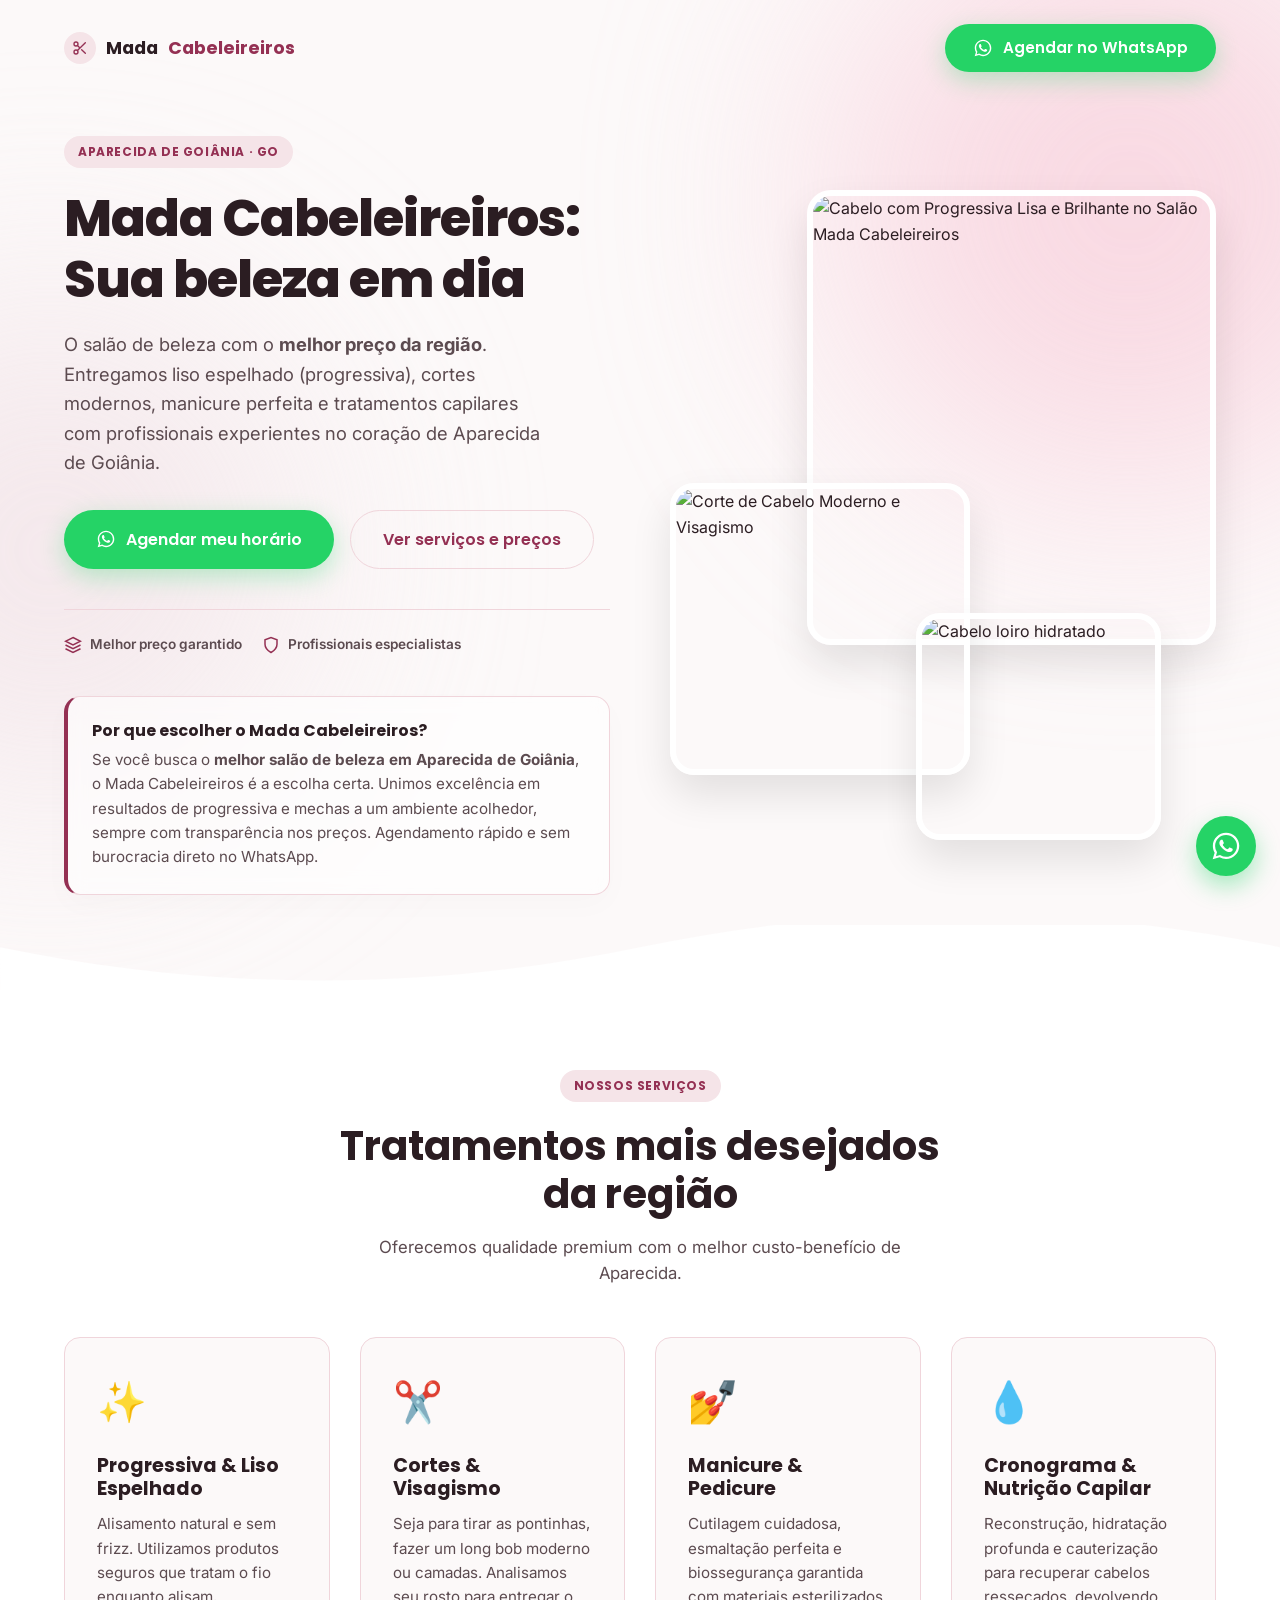
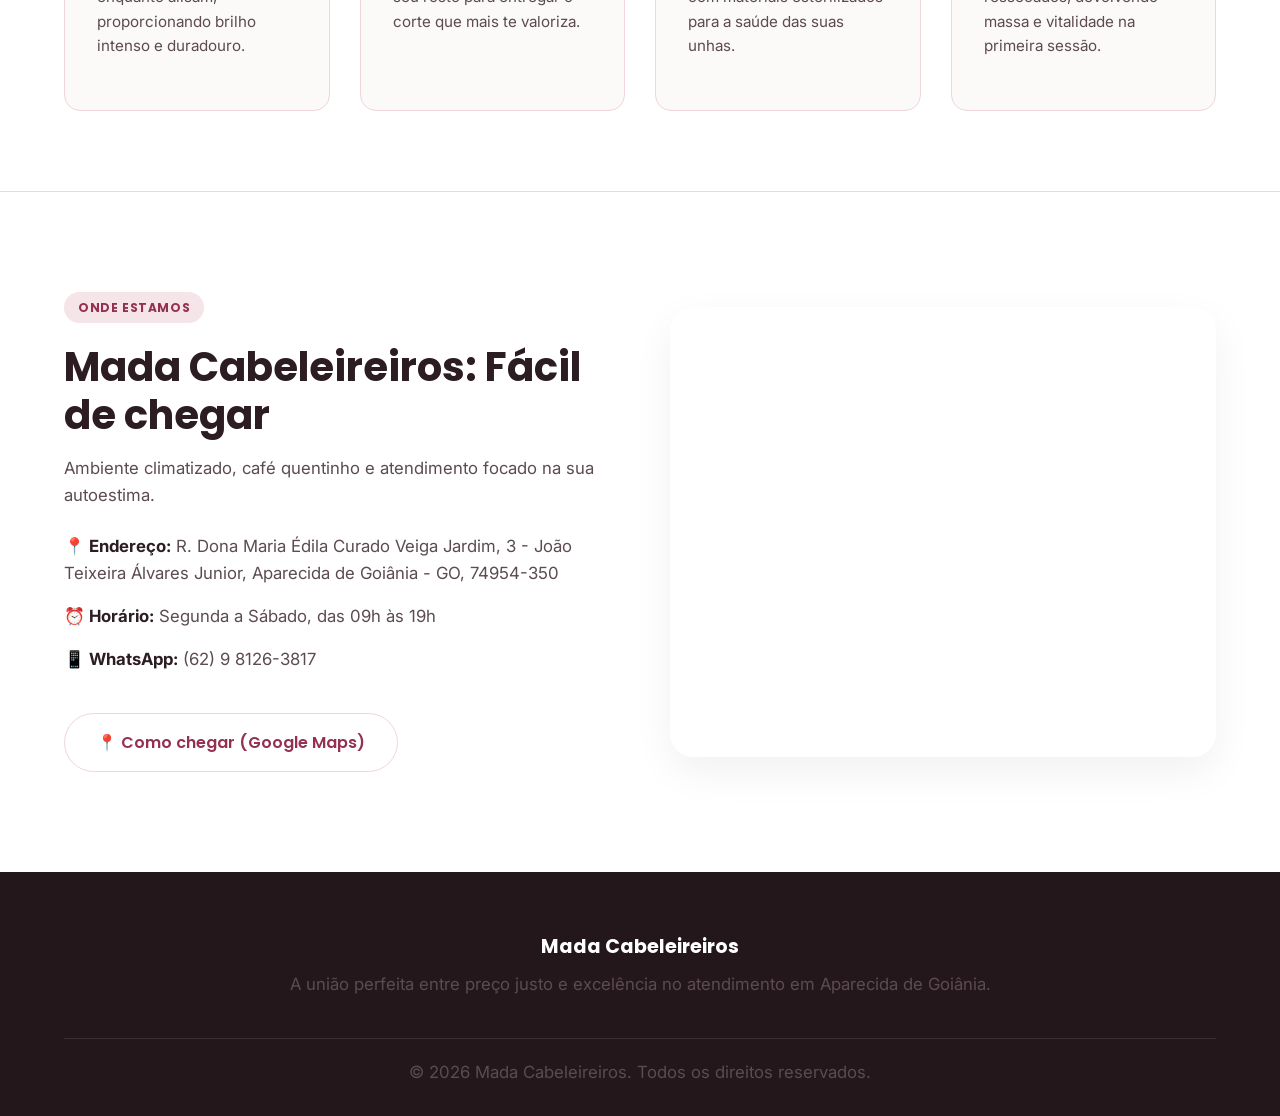
==== index.html @ 8bb888a3 "Update index.html" ====
<!DOCTYPE html>
<html lang="pt-BR">
<head>
  <meta name="google-site-verification" content="XFsin9n_Rrw2jSyixYli9ueBNUCkxjRUqwPBrGc0Il8" />
  <meta charset="UTF-8" />
  <meta name="viewport" content="width=device-width, initial-scale=1.0" />
  
  <!-- ===================== SEO  ===================== -->
  <!-- lol-->
  <title>Salão de Beleza em Aparecida de Goiânia | Agendamento Rápido via WhatsApp</title>
  <meta name="description" content="Procurando salão de beleza em Aparecida de Goiânia? O Mada Cabeleireiros oferece a melhor progressiva, cortes e unhas com preço justo. Agende pelo WhatsApp!" />
  <meta name="keywords" content="salão de beleza Aparecida de Goiânia, Mada Cabeleireiros, progressiva Aparecida de Goiânia, corte de cabelo feminino, manicure, melhor preço" />
  <meta name="author" content="Mada Cabeleireiros" />
  <meta name="robots" content="index, follow, max-snippet:-1, max-image-preview:large, max-video-preview:-1" />
  <meta name="theme-color" content="#943053" />

  <!-- Open Graph  -->
  <meta property="og:locale" content="pt_BR" />
  <meta property="og:type" content="local.business" />
  <meta property="og:title" content="Mada Cabeleireiros - Aparecida de Goiânia" />
  <meta property="og:description" content="Progressiva perfeita, cortes modernos e unhas impecáveis com o melhor preço da região." />
  <meta property="og:url" content="https://SEU-USUARIO.github.io/NOME-DO-REPOSITORIO/" />
  <meta property="og:image" content="https://images.unsplash.com/photo-1562322140-8baeececf3df?auto=format&fit=crop&w=1200&q=80" />
  
  <link rel="canonical" href="https://SEU-USUARIO.github.io/NOME-DO-REPOSITORIO/" />

  <!-- Fontes -->
  <link rel="preconnect" href="https://fonts.googleapis.com" />
  <link rel="preconnect" href="https://fonts.gstatic.com" crossorigin />
  <link href="https://fonts.googleapis.com/css2?family=Inter:wght@400;500;600&family=Poppins:wght@500;600;700;800&display=swap" rel="stylesheet" />

  <link rel="stylesheet" href="style.css" />

  <!-- =====================  ===================== -->
  <!-- 1. ) -->
  <script type="application/ld+json">
  {
    "@context": "https://schema.org",
    "@type": "HairSalon",
    "name": "Mada Cabeleireiros",
    "image": "https://images.unsplash.com/photo-1562322140-8baeececf3df?auto=format&fit=crop&w=600&q=80",
    "@id": "https://SEU-USUARIO.github.io/NOME-DO-REPOSITORIO/#salao",
    "url": "https://SEU-USUARIO.github.io/NOME-DO-REPOSITORIO/",
    "telephone": "+5562981263817",
    "priceRange": "$$",
    "address": {
      "@type": "PostalAddress",
      "streetAddress": "R. Dona Maria Édila Curado Veiga Jardim, 3 - João Teixeira Álvares Junior",
      "addressLocality": "Aparecida de Goiânia",
      "addressRegion": "GO",
      "postalCode": "74954-350",
      "addressCountry": "BR"
    },
    "geo": {
      "@type": "GeoCoordinates",
      "latitude": -16.7816896,
      "longitude": -49.2731853
    },
    "openingHoursSpecification": {
      "@type": "OpeningHoursSpecification",
      "dayOfWeek": [
        "Monday", "Tuesday", "Wednesday", "Thursday", "Friday", "Saturday"
      ],
      "opens": "09:00",
      "closes": "19:00"
    },
    "sameAs": [
      "https://www.google.com/maps/dir//Mada+Cabeleireiros+-+Jo%C3%A3o+Teixeira+%C3%81lvares+Junior,+R.+Dona+Maria+%C3%89dila+Curado+Veiga+Jardim,+3,+Aparecida+de+Goi%C3%A2nia+-+GO,+74954-350/data=!4m6!4m5!1m1!4e2!1m2!1m1!1s0x85077762f823da01:0x10ace468eadfb266?sa=X&ved=1t:57443&ictx=111"
    ]
  }
  </script>

  <!-- 2.  -->
  <script type="application/ld+json">
  {
    "@context": "https://schema.org",
    "@type": "FAQPage",
    "mainEntity": [{
      "@type": "Question",
      "name": "Qual o melhor salão de beleza em Aparecida de Goiânia?",
      "acceptedAnswer": {
        "@type": "Answer",
        "text": "O Mada Cabeleireiros é considerado uma das melhores opções em Aparecida de Goiânia, oferecendo serviços de progressiva, cortes, manicure e tratamentos capilares com preço acessível e profissionais qualificados."
      }
    },{
      "@type": "Question",
      "name": "Onde fica o Mada Cabeleireiros em Aparecida de Goiânia?",
      "acceptedAnswer": {
        "@type": "Answer",
        "text": "O salão Mada Cabeleireiros está localizado na R. Dona Maria Édila Curado Veiga Jardim, 3, bairro João Teixeira Álvares Junior, Aparecida de Goiânia - GO, CEP 74954-350."
      }
    }]
  }
  </script>
</head>
<body>

  <!-- blur -->
  <div class="blur-bg blob-1"></div>
  <div class="blur-bg blob-2"></div>
  <div class="blur-bg blob-3"></div>

  <!-- CABEÇALHO -->
  <header class="site-header">
    <div class="container header-container">
      <a href="#" class="logo">
        <span class="logo-icon">
          <svg viewBox="0 0 24 24" fill="none" stroke="currentColor" stroke-width="2" stroke-linecap="round" stroke-linejoin="round"><circle cx="6" cy="6" r="3"/><circle cx="6" cy="18" r="3"/><path d="M20 4 8.12 15.88M14.47 14.48 20 20M8.12 8.12 12 12"/></svg>
        </span>
        Mada <span class="logo-highlight">Cabeleireiros</span>
      </a>
      <a href="https://wa.me/556281263817?text=Olá!%20Encontrei%20vocês%20no%20Google.%20Quero%20agendar%20um%20horário." target="_blank" class="btn btn-whatsapp header-btn">
        <svg viewBox="0 0 24 24" fill="currentColor"><path d="M12.04 2C6.58 2 2.13 6.45 2.13 11.91c0 1.85.5 3.58 1.36 5.07L2 22l5.2-1.48a9.9 9.9 0 0 0 4.84 1.24h.01c5.46 0 9.91-4.45 9.91-9.91C21.96 6.45 17.5 2 12.04 2Zm0 18.06h-.01a8.2 8.2 0 0 1-4.18-1.15l-.3-.18-3.09.88.83-3.02-.2-.31a8.13 8.13 0 0 1-1.25-4.37c0-4.51 3.68-8.19 8.2-8.19 2.19 0 4.24.86 5.79 2.4a8.13 8.13 0 0 1 2.4 5.79c0 4.51-3.68 8.15-8.19 8.15Zm4.5-6.13c-.25-.12-1.45-.71-1.67-.79-.22-.08-.39-.12-.55.12-.16.25-.63.79-.78.95-.14.16-.29.18-.53.06-.25-.12-1.05-.39-2-1.23-.74-.66-1.24-1.47-1.39-1.72-.14-.25-.02-.38.11-.51.11-.11.25-.29.37-.43.12-.14.16-.25.25-.41.08-.16.04-.31-.02-.43-.06-.12-.55-1.33-.76-1.82-.2-.48-.4-.42-.55-.42h-.47c-.16 0-.43.06-.65.31-.22.25-.86.84-.86 2.05 0 1.21.88 2.38 1 2.54.12.16 1.73 2.64 4.2 3.7.59.25 1.05.4 1.41.52.59.19 1.13.16 1.56.1.48-.07 1.45-.59 1.65-1.16.2-.57.2-1.06.14-1.16-.06-.11-.22-.17-.47-.29Z"/></svg>
        <span class="btn-text">Agendar no WhatsApp</span>
      </a>
    </div>
  </header>

  <main>
    <!-- HERO SECTION -->
    <section class="hero">
      <div class="container hero-grid">
        
        <!-- Lado Esquerdo: Textos e Ações -->
        <div class="hero-content">
          <span class="eyebrow">Aparecida de Goiânia · GO</span>
          <h1 itemprop="name">Mada Cabeleireiros:<br>Sua beleza em dia</h1>
          <p class="hero-lead">
            O salão de beleza com o <strong>melhor preço da região</strong>. Entregamos liso espelhado (progressiva), cortes modernos, manicure perfeita e tratamentos capilares com profissionais experientes no coração de Aparecida de Goiânia.
          </p>
          
          <div class="hero-actions">
            <a href="https://wa.me/556281263817?text=Olá!%20Vim%20pelo%20site%20e%20quero%20agendar%20um%20horário." target="_blank" class="btn btn-whatsapp btn-lg">
              <svg viewBox="0 0 24 24" fill="currentColor"><path d="M12.04 2C6.58 2 2.13 6.45 2.13 11.91c0 1.85.5 3.58 1.36 5.07L2 22l5.2-1.48a9.9 9.9 0 0 0 4.84 1.24h.01c5.46 0 9.91-4.45 9.91-9.91C21.96 6.45 17.5 2 12.04 2Zm0 18.06h-.01a8.2 8.2 0 0 1-4.18-1.15l-.3-.18-3.09.88.83-3.02-.2-.31a8.13 8.13 0 0 1-1.25-4.37c0-4.51 3.68-8.19 8.2-8.19 2.19 0 4.24.86 5.79 2.4a8.13 8.13 0 0 1 2.4 5.79c0 4.51-3.68 8.15-8.19 8.15Zm4.5-6.13c-.25-.12-1.45-.71-1.67-.79-.22-.08-.39-.12-.55.12-.16.25-.63.79-.78.95-.14.16-.29.18-.53.06-.25-.12-1.05-.39-2-1.23-.74-.66-1.24-1.47-1.39-1.72-.14-.25-.02-.38.11-.51.11-.11.25-.29.37-.43.12-.14.16-.25.25-.41.08-.16.04-.31-.02-.43-.06-.12-.55-1.33-.76-1.82-.2-.48-.4-.42-.55-.42h-.47c-.16 0-.43.06-.65.31-.22.25-.86.84-.86 2.05 0 1.21.88 2.38 1 2.54.12.16 1.73 2.64 4.2 3.7.59.25 1.05.4 1.41.52.59.19 1.13.16 1.56.1.48-.07 1.45-.59 1.65-1.16.2-.57.2-1.06.14-1.16-.06-.11-.22-.17-.47-.29Z"/></svg>
              Agendar meu horário
            </a>
            <a href="#servicos" class="btn btn-outline btn-lg">Ver serviços e preços</a>
          </div>

          <div class="trust-row">
            <span class="trust-item">
              <svg viewBox="0 0 24 24" fill="none" stroke="currentColor" stroke-width="2"><path d="M12 2l10 5-10 5-10-5 10-5z"/><path d="M2 17l10 5 10-5M2 12l10 5 10-5"/></svg>
              Melhor preço garantido
            </span>
            <span class="trust-item">
              <svg viewBox="0 0 24 24" fill="none" stroke="currentColor" stroke-width="2"><path d="M12 22s8-4.5 8-11V5l-8-3-8 3v6c0 6.5 8 11 8 11z"/></svg>
              Profissionais especialistas
            </span>
          </div>

          <!-- Caixa  -->
          <div class="quick-answer-box">
            <h3 itemprop="description">Por que escolher o Mada Cabeleireiros?</h3>
            <p>Se você busca o <strong>melhor salão de beleza em Aparecida de Goiânia</strong>, o Mada Cabeleireiros é a escolha certa. Unimos excelência em resultados de progressiva e mechas a um ambiente acolhedor, sempre com transparência nos preços. Agendamento rápido e sem burocracia direto no WhatsApp.</p>
          </div>
        </div>

        <!-- Lado Direito: Imagens Reais Otimizadas -->
        <div class="hero-visual">
          <div class="photo-composition">
            <img src="https://images.unsplash.com/photo-1562322140-8baeececf3df?auto=format&fit=crop&w=600&q=80" alt="Cabelo com Progressiva Lisa e Brilhante no Salão Mada Cabeleireiros" class="photo photo-main" loading="eager" />
            <img src="https://images.unsplash.com/photo-1519699047748-de8e457a634e?auto=format&fit=crop&w=400&q=80" alt="Corte de Cabelo Moderno e Visagismo" class="photo photo-sub-1" />
            <img src="https://images.unsplash.com/photo-1522337660859-02fbefca4702?auto=format&fit=crop&w=400&q=80" alt="Cabelo loiro hidratado" class="photo photo-sub-2" />
          </div>
        </div>

      </div>
    </section>

    <!-- Divisor Ondulado -->
    <svg class="wave-divider" viewBox="0 0 1440 74" fill="none" xmlns="http://www.w3.org/2000/svg">
      <path d="M0 24.9999C240 74.9999 480 74.9999 720 24.9999C960 -25.0001 1200 -25.0001 1440 24.9999V74.9999H0V24.9999Z" fill="#ffffff"/>
    </svg>

    <!-- SERVIÇOS -->
    <section class="services" id="servicos">
      <div class="container">
        <div class="section-header text-center">
          <span class="eyebrow">Nossos Serviços</span>
          <h2>Tratamentos mais desejados da região</h2>
          <p>Oferecemos qualidade premium com o melhor custo-benefício de Aparecida.</p>
        </div>

        <div class="services-grid">
          <div class="service-card">
            <div class="card-icon">✨</div>
            <h3>Progressiva & Liso Espelhado</h3>
            <p>Alisamento natural e sem frizz. Utilizamos produtos seguros que tratam o fio enquanto alisam, proporcionando brilho intenso e duradouro.</p>
          </div>
          
          <div class="service-card">
            <div class="card-icon">✂️</div>
            <h3>Cortes & Visagismo</h3>
            <p>Seja para tirar as pontinhas, fazer um long bob moderno ou camadas. Analisamos seu rosto para entregar o corte que mais te valoriza.</p>
          </div>

          <div class="service-card">
            <div class="card-icon">💅</div>
            <h3>Manicure & Pedicure</h3>
            <p>Cutilagem cuidadosa, esmaltação perfeita e biossegurança garantida com materiais esterilizados para a saúde das suas unhas.</p>
          </div>

          <div class="service-card">
            <div class="card-icon">💧</div>
            <h3>Cronograma & Nutrição Capilar</h3>
            <p>Reconstrução, hidratação profunda e cauterização para recuperar cabelos ressecados, devolvendo massa e vitalidade na primeira sessão.</p>
          </div>
        </div>
      </div>
    </section>

    <!-- LOCALIZAÇÃO GOOGLE MAPS -->
    <section class="location-section">
      <div class="container location-grid">
        <div class="location-text">
          <span class="eyebrow">Onde Estamos</span>
          <h2>Mada Cabeleireiros: Fácil de chegar</h2>
          <p>Ambiente climatizado, café quentinho e atendimento focado na sua autoestima.</p>
          
          <ul class="contact-list">
            <li><strong>📍 Endereço:</strong> R. Dona Maria Édila Curado Veiga Jardim, 3 - João Teixeira Álvares Junior, Aparecida de Goiânia - GO, 74954-350</li>
            <li><strong>⏰ Horário:</strong> Segunda a Sábado, das 09h às 19h</li>
            <li><strong>📱 WhatsApp:</strong> (62) 9 8126-3817</li>
          </ul>

          <a href="https://www.google.com/maps/dir//Mada+Cabeleireiros+-+Jo%C3%A3o+Teixeira+%C3%81lvares+Junior,+R.+Dona+Maria+%C3%89dila+Curado+Veiga+Jardim,+3,+Aparecida+de+Goi%C3%A2nia+-+GO,+74954-350/data=!4m6!4m5!1m1!4e2!1m2!1m1!1s0x85077762f823da01:0x10ace468eadfb266?sa=X&ved=1t:57443&ictx=111" target="_blank" class="btn btn-outline btn-lg mt-4">
            📍 Como chegar (Google Maps)
          </a>
        </div>
        
        <!-- Iframe do mapa atualizado com o CID correto do Mada Cabeleireiros -->
        <div class="location-map">
          <div class="map-wrapper">
            <iframe src="https://www.google.com/maps/embed?pb=!1m14!1m8!1m3!1d15286.992839213563!2d-49.2731853!3d-16.7816896!3m2!1i1024!2i768!4f13.1!3m3!1m2!1s0x85077762f823da01%3A0x10ace468eadfb266!2sMada%20Cabeleireiros!5e0!3m2!1spt-BR!2sbr!4v1715000000000!5m2!1spt-BR!2sbr" width="100%" height="100%" style="border:0;" allowfullscreen="" loading="lazy" referrerpolicy="no-referrer-when-downgrade"></iframe>
          </div>
        </div>
      </div>
    </section>

  </main>

  <!-- RODAPÉ -->
  <footer class="site-footer">
    <div class="container">
      <div class="footer-content">
        <div class="footer-brand">Mada Cabeleireiros</div>
        <p>A união perfeita entre preço justo e excelência no atendimento em Aparecida de Goiânia.</p>
      </div>
      <div class="footer-bottom">
        <p>© <span id="year"></span> Mada Cabeleireiros. Todos os direitos reservados.</p>
      </div>
    </div>
  </footer>

  <!-- WHATSAPP FLUTUANTE -->
  <a class="whatsapp-float" href="https://wa.me/556281263817?text=Olá!%20Encontrei%20o%20Mada%20Cabeleireiros%20no%20Google.%20Quero%20agendar%20um%20horário." target="_blank" aria-label="Agendar no WhatsApp">
    <svg viewBox="0 0 24 24" fill="currentColor"><path d="M12.04 2C6.58 2 2.13 6.45 2.13 11.91c0 1.85.5 3.58 1.36 5.07L2 22l5.2-1.48a9.9 9.9 0 0 0 4.84 1.24h.01c5.46 0 9.91-4.45 9.91-9.91C21.96 6.45 17.5 2 12.04 2Zm0 18.06h-.01a8.2 8.2 0 0 1-4.18-1.15l-.3-.18-3.09.88.83-3.02-.2-.31a8.13 8.13 0 0 1-1.25-4.37c0-4.51 3.68-8.19 8.2-8.19 2.19 0 4.24.86 5.79 2.4a8.13 8.13 0 0 1 2.4 5.79c0 4.51-3.68 8.15-8.19 8.15Zm4.5-6.13c-.25-.12-1.45-.71-1.67-.79-.22-.08-.39-.12-.55.12-.16.25-.63.79-.78.95-.14.16-.29.18-.53.06-.25-.12-1.05-.39-2-1.23-.74-.66-1.24-1.47-1.39-1.72-.14-.25-.02-.38.11-.51.11-.11.25-.29.37-.43.12-.14.16-.25.25-.41.08-.16.04-.31-.02-.43-.06-.12-.55-1.33-.76-1.82-.2-.48-.4-.42-.55-.42h-.47c-.16 0-.43.06-.65.31-.22.25-.86.84-.86 2.05 0 1.21.88 2.38 1 2.54.12.16 1.73 2.64 4.2 3.7.59.25 1.05.4 1.41.52.59.19 1.13.16 1.56.1.48-.07 1.45-.59 1.65-1.16.2-.57.2-1.06.14-1.16-.06-.11-.22-.17-.47-.29Z"/></svg>
  </a>

  <script>
    document.getElementById("year").textContent = new Date().getFullYear();
  </script>
</body>
</html>
---- style.css ----
/* =========================================================
   Estilo Baseado na Referência (Rico, Elegante e Criativo)
   Paleta: Fundo Rosa Fosco (Blur), Texto Vinho/Chumbo, Detalhes em Verde WhatsApp
   ========================================================= */

:root {
  /* Cores Principais */
  --bg-color: #fcf9f9; /* Fundo base muito claro */
  --text-main: #2b1d22;
  --text-light: #5c4b50;
  
  /* Tons de Rosa (Marca) */
  --primary: #943053; /* Vinho/Rosa Escuro para destaques */
  --primary-light: #f5e4e8; /* Fundo de tags */
  --box-border: #f0d5db; /* Bordas suaves */
  
  /* Cores de Ação */
  --whatsapp: #25D366;
  --whatsapp-hover: #1ebe5d;
  
  /* Estrutura */
  --font-title: 'Poppins', sans-serif;
  --font-text: 'Inter', sans-serif;
  --max-width: 1200px;
  --radius: 16px;
  --radius-lg: 24px;
}

* {
  margin: 0;
  padding: 0;
  box-sizing: border-box;
}

body {
  background-color: var(--bg-color);
  color: var(--text-main);
  font-family: var(--font-text);
  line-height: 1.6;
  overflow-x: hidden;
  position: relative;
}

/* ================= FUNDO ROSA FOSCO COM BLUR ================= */
.blur-bg {
  position: absolute;
  border-radius: 50%;
  filter: blur(120px);
  z-index: -1;
  opacity: 0.7;
  pointer-events: none;
}

.blob-1 {
  top: -100px;
  right: -150px;
  width: 600px;
  height: 600px;
  background: #f8cdda; /* Rosa suave */
}

.blob-2 {
  top: 300px;
  left: -200px;
  width: 500px;
  height: 500px;
  background: #f1e1e6; /* Rosa pastel acinzentado */
}

.blob-3 {
  top: 60%;
  right: -100px;
  width: 400px;
  height: 400px;
  background: #fadadd;
}

/* ================= TIPOGRAFIA & BASE ================= */
a {
  text-decoration: none;
  color: inherit;
}

.container {
  max-width: var(--max-width);
  margin: 0 auto;
  padding: 0 24px;
}

h1, h2, h3 {
  font-family: var(--font-title);
  line-height: 1.2;
  color: var(--text-main);
}

h1 {
  font-size: clamp(2.2rem, 5vw, 3.2rem);
  font-weight: 800;
  letter-spacing: -0.02em;
  margin-bottom: 20px;
}

h2 {
  font-size: clamp(1.8rem, 4vw, 2.5rem);
  font-weight: 700;
  margin-bottom: 16px;
}

p {
  color: var(--text-light);
  font-size: 1.05rem;
}

/* ================= TAGS (Eyebrow) ================= */
.eyebrow {
  display: inline-block;
  background-color: var(--primary-light);
  color: var(--primary);
  font-family: var(--font-title);
  font-size: 0.75rem;
  font-weight: 700;
  text-transform: uppercase;
  letter-spacing: 0.05em;
  padding: 6px 14px;
  border-radius: 100px;
  margin-bottom: 20px;
}

/* ================= BOTÕES ================= */
.btn {
  display: inline-flex;
  align-items: center;
  justify-content: center;
  gap: 10px;
  font-family: var(--font-title);
  font-weight: 600;
  font-size: 0.95rem;
  padding: 12px 28px;
  border-radius: 100px;
  cursor: pointer;
  transition: all 0.3s ease;
}

.btn svg {
  width: 20px;
  height: 20px;
}

.btn-whatsapp {
  background-color: var(--whatsapp);
  color: white;
  box-shadow: 0 8px 24px rgba(37, 211, 102, 0.3);
}

.btn-whatsapp:hover {
  background-color: var(--whatsapp-hover);
  transform: translateY(-2px);
  box-shadow: 0 12px 30px rgba(37, 211, 102, 0.4);
}

.btn-outline {
  background-color: transparent;
  color: var(--primary);
  border: 1.5px solid var(--box-border);
}

.btn-outline:hover {
  background-color: var(--primary-light);
  border-color: var(--primary);
}

.btn-lg {
  padding: 16px 32px;
  font-size: 1rem;
}

.mt-4 {
  margin-top: 24px;
}

/* ================= CABEÇALHO ================= */
.site-header {
  padding: 24px 0;
  position: relative;
  z-index: 50;
}

.header-container {
  display: flex;
  justify-content: space-between;
  align-items: center;
}

.logo {
  display: flex;
  align-items: center;
  gap: 10px;
  font-family: var(--font-title);
  font-weight: 700;
  font-size: 1.1rem;
}

.logo-icon {
  display: flex;
  align-items: center;
  justify-content: center;
  width: 32px;
  height: 32px;
  background-color: var(--primary-light);
  color: var(--primary);
  border-radius: 50%;
}

.logo-icon svg {
  width: 16px;
  height: 16px;
}

.logo-highlight {
  color: var(--primary);
}

.header-btn .btn-text {
  display: inline;
}

/* ================= HERO SECTION ================= */
.hero {
  padding: 40px 0 80px;
  position: relative;
  z-index: 10;
}

.hero-grid {
  display: grid;
  grid-template-columns: 1fr 1fr;
  gap: 60px;
  align-items: center;
}

.hero-lead {
  font-size: 1.15rem;
  margin-bottom: 32px;
  max-width: 90%;
}

.hero-actions {
  display: flex;
  flex-wrap: wrap;
  gap: 16px;
  margin-bottom: 40px;
}

/* Trust Badges Inline */
.trust-row {
  display: flex;
  flex-wrap: wrap;
  gap: 20px;
  margin-bottom: 40px;
  padding-top: 24px;
  border-top: 1px solid var(--box-border);
}

.trust-item {
  display: flex;
  align-items: center;
  gap: 8px;
  font-size: 0.85rem;
  font-weight: 600;
  color: var(--text-light);
}

.trust-item svg {
  width: 18px;
  height: 18px;
  color: var(--primary);
}

/* Caixa FAQ Hero */
.quick-answer-box {
  background: rgba(255, 255, 255, 0.6);
  backdrop-filter: blur(10px);
  border: 1px solid var(--box-border);
  border-left: 4px solid var(--primary);
  padding: 24px;
  border-radius: var(--radius);
  box-shadow: 0 10px 30px rgba(0,0,0,0.02);
}

.quick-answer-box h3 {
  font-size: 1rem;
  margin-bottom: 8px;
}

.quick-answer-box p {
  font-size: 0.95rem;
  margin: 0;
}

/* Composição de Imagens Reais (Lado Direito) */
.hero-visual {
  position: relative;
  height: 650px;
}

.photo-composition {
  position: relative;
  width: 100%;
  height: 100%;
}

.photo {
  position: absolute;
  border-radius: var(--radius-lg);
  object-fit: cover;
  box-shadow: 0 20px 40px rgba(0,0,0,0.1);
  border: 6px solid #fff;
  transition: transform 0.4s ease;
}

.photo:hover {
  transform: translateY(-10px);
  z-index: 10;
}

.photo-main {
  width: 75%;
  height: 70%;
  top: 0;
  right: 0;
  z-index: 2;
}

.photo-sub-1 {
  width: 55%;
  height: 45%;
  bottom: 10%;
  left: 0;
  z-index: 3;
}

.photo-sub-2 {
  width: 45%;
  height: 35%;
  bottom: 0;
  right: 10%;
  z-index: 4;
}

/* ================= DIVISOR ONDULADO ================= */
.wave-divider {
  display: block;
  width: 100%;
  height: auto;
  margin-top: -50px;
}

/* ================= SERVIÇOS ================= */
.services {
  background-color: #ffffff;
  padding: 80px 0;
  position: relative;
  z-index: 5;
}

.text-center {
  text-align: center;
  max-width: 600px;
  margin: 0 auto 50px;
}

.services-grid {
  display: grid;
  grid-template-columns: repeat(auto-fit, minmax(250px, 1fr));
  gap: 30px;
}

.service-card {
  background: var(--bg-color);
  padding: 32px;
  border-radius: var(--radius);
  border: 1px solid var(--box-border);
  transition: all 0.3s ease;
}

.service-card:hover {
  background: #fff;
  box-shadow: 0 15px 35px rgba(148, 48, 83, 0.08);
  transform: translateY(-5px);
  border-color: var(--primary);
}

.card-icon {
  font-size: 2.5rem;
  margin-bottom: 20px;
}

.service-card h3 {
  font-size: 1.2rem;
  margin-bottom: 12px;
}

.service-card p {
  font-size: 0.95rem;
  margin-bottom: 20px;
}

.price-tag {
  display: inline-block;
  background: var(--primary-light);
  color: var(--primary);
  font-size: 0.85rem;
  font-weight: 700;
  padding: 6px 14px;
  border-radius: 8px;
}

/* ================= LOCALIZAÇÃO & MAPA ================= */
.location-section {
  padding: 100px 0;
  background-color: #ffffff;
  border-top: 1px solid var(--box-border);
}

.location-grid {
  display: grid;
  grid-template-columns: 1fr 1fr;
  gap: 60px;
  align-items: center;
}

.contact-list {
  list-style: none;
  margin-top: 24px;
}

.contact-list li {
  margin-bottom: 16px;
  font-size: 1.05rem;
  color: var(--text-light);
}

.contact-list strong {
  color: var(--text-main);
}

.map-wrapper {
  width: 100%;
  height: 450px;
  border-radius: var(--radius-lg);
  overflow: hidden;
  box-shadow: 0 15px 40px rgba(0,0,0,0.06);
  border: 4px solid #fff;
}

/* ================= RODAPÉ ================= */
.site-footer {
  background-color: #24171b;
  color: #e2d7d9;
  padding: 60px 0 30px;
  text-align: center;
}

.footer-brand {
  font-family: var(--font-title);
  font-size: 1.2rem;
  font-weight: 700;
  color: #fff;
  margin-bottom: 8px;
}

.footer-bottom {
  margin-top: 40px;
  padding-top: 20px;
  border-top: 1px solid rgba(255,255,255,0.1);
  font-size: 0.85rem;
}

/* ================= WPP FLUTUANTE ================= */
.whatsapp-float {
  position: fixed;
  bottom: 24px;
  right: 24px;
  width: 60px;
  height: 60px;
  background-color: var(--whatsapp);
  color: white;
  border-radius: 50%;
  display: flex;
  align-items: center;
  justify-content: center;
  box-shadow: 0 10px 24px rgba(37, 211, 102, 0.4);
  z-index: 100;
  transition: transform 0.3s;
}

.whatsapp-float:hover {
  transform: scale(1.1) translateY(-5px);
  background-color: var(--whatsapp-hover);
}

.whatsapp-float svg {
  width: 32px;
  height: 32px;
}

/* ================= RESPONSIVO ================= */
@media (max-width: 992px) {
  .hero-grid, .location-grid {
    grid-template-columns: 1fr;
    gap: 40px;
  }
  
  .hero-visual {
    height: 500px;
    margin-top: 40px;
  }
  
  .header-btn .btn-text {
    display: none;
  }
  
  .header-btn {
    padding: 10px;
  }
  
  h1 {
    font-size: 2.5rem;
  }
}

@media (max-width: 600px) {
  .hero-actions {
    flex-direction: column;
  }
  .btn {
    width: 100%;
  }
  .hero-visual {
    height: 350px;
  }
}
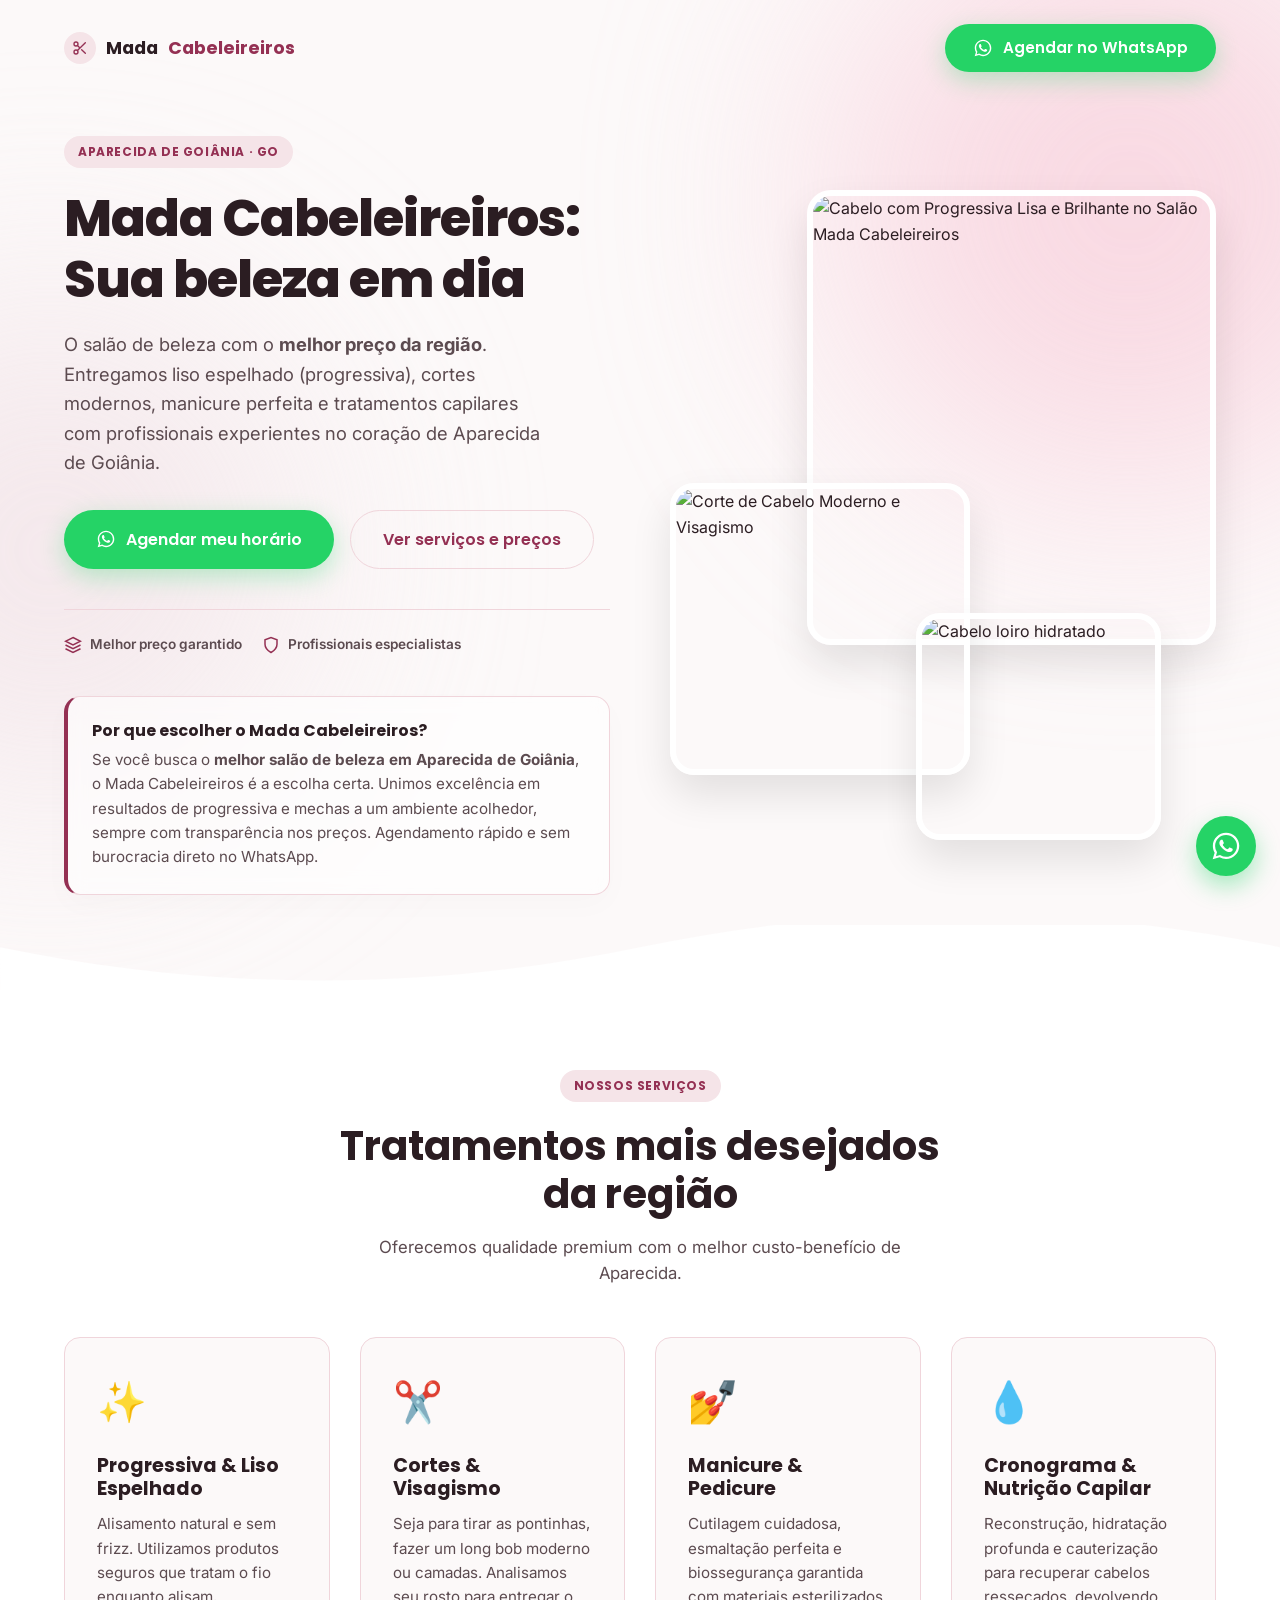
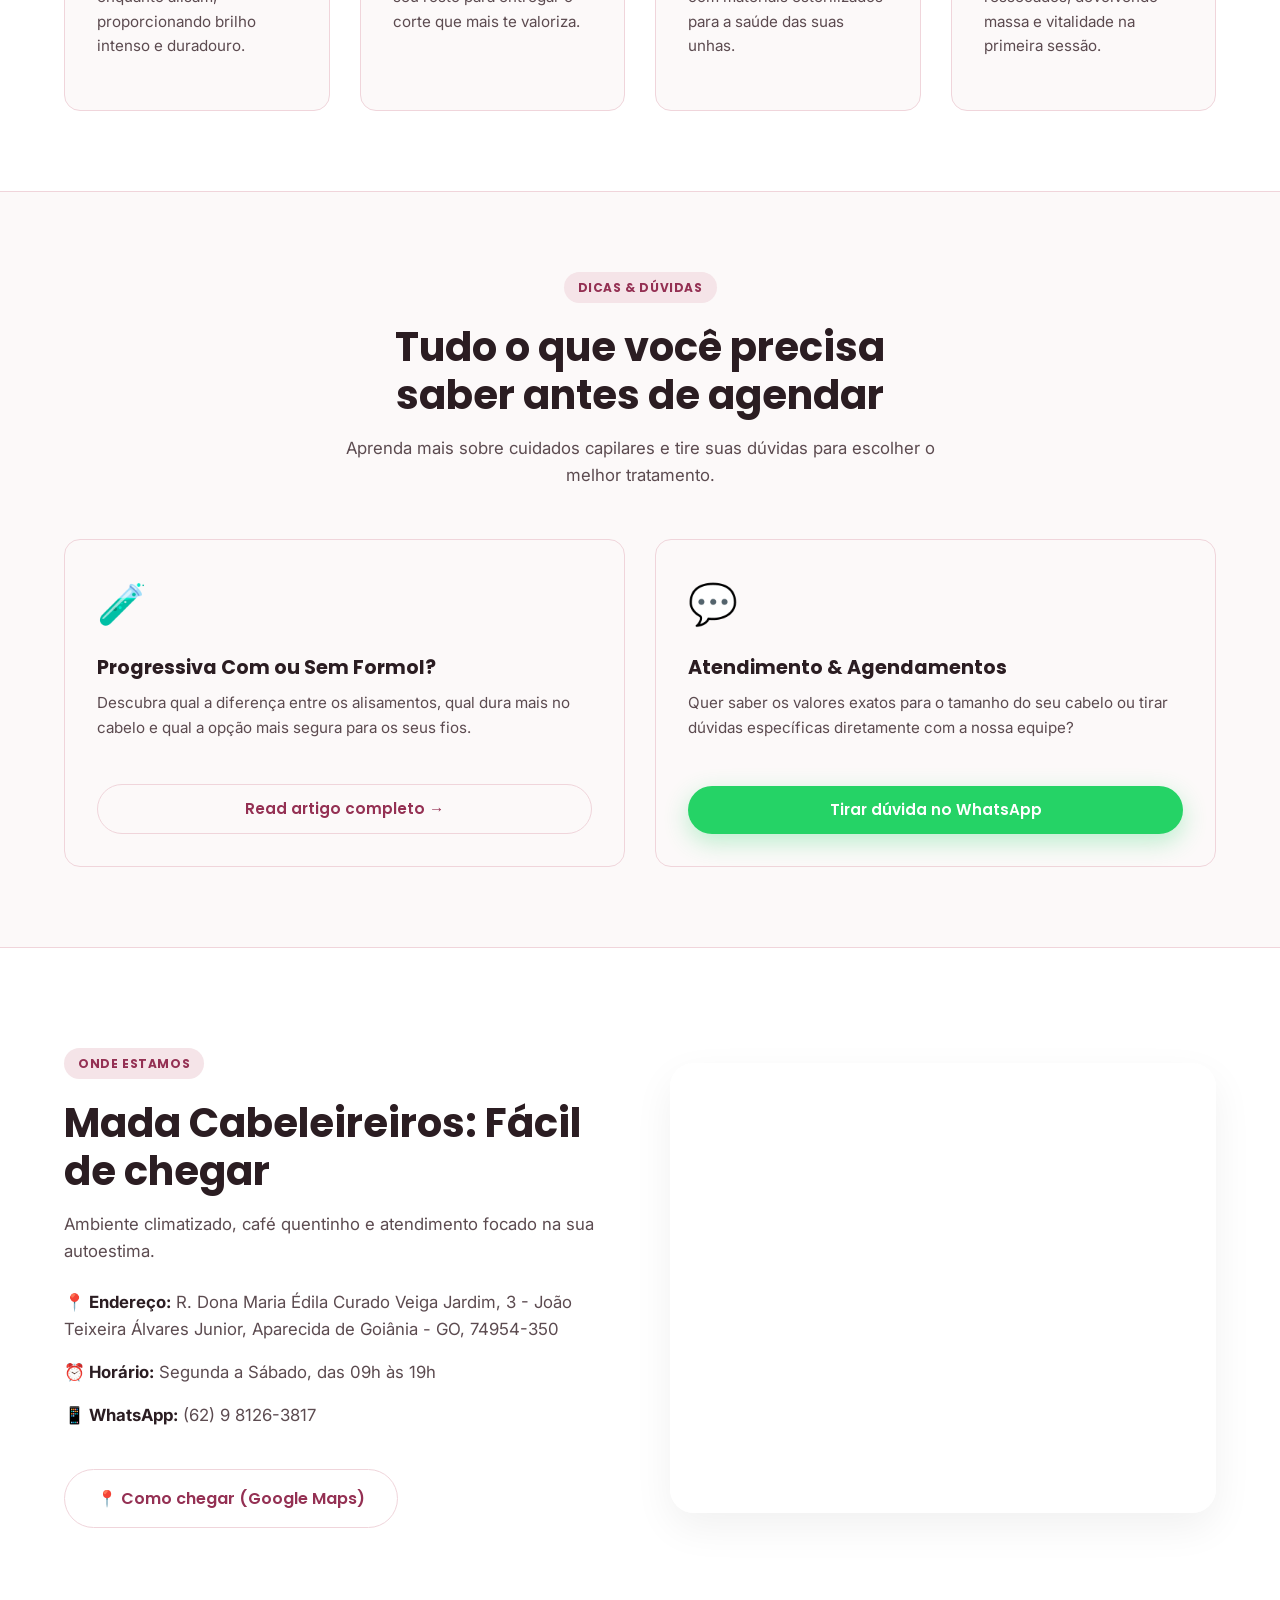
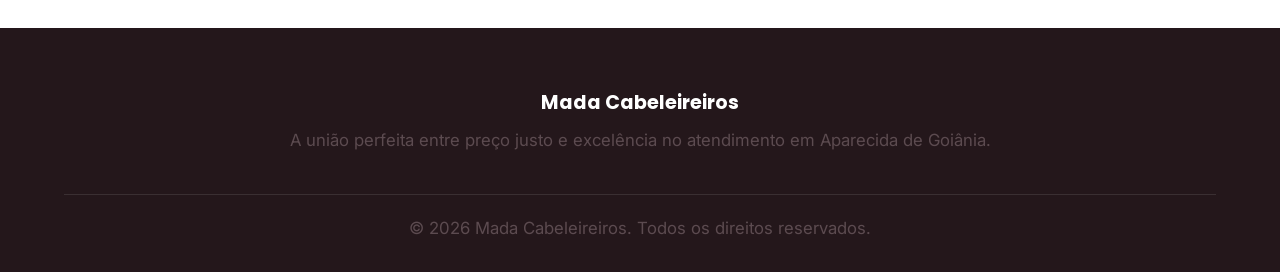
==== commit 0ecec9cd: "Update index.html" ====
--- a/index.html
+++ b/index.html
@@ -5,8 +5,7 @@
   <meta charset="UTF-8" />
   <meta name="viewport" content="width=device-width, initial-scale=1.0" />
   
-  <!-- ===================== SEO  ===================== -->
-  <!-- lol-->
+  <!-- ===================== SEO ===================== -->
   <title>Salão de Beleza em Aparecida de Goiânia | Agendamento Rápido via WhatsApp</title>
   <meta name="description" content="Procurando salão de beleza em Aparecida de Goiânia? O Mada Cabeleireiros oferece a melhor progressiva, cortes e unhas com preço justo. Agende pelo WhatsApp!" />
   <meta name="keywords" content="salão de beleza Aparecida de Goiânia, Mada Cabeleireiros, progressiva Aparecida de Goiânia, corte de cabelo feminino, manicure, melhor preço" />
@@ -14,7 +13,7 @@
   <meta name="robots" content="index, follow, max-snippet:-1, max-image-preview:large, max-video-preview:-1" />
   <meta name="theme-color" content="#943053" />
 
-  <!-- Open Graph  -->
+  <!-- Open Graph -->
   <meta property="og:locale" content="pt_BR" />
   <meta property="og:type" content="local.business" />
   <meta property="og:title" content="Mada Cabeleireiros - Aparecida de Goiânia" />
@@ -31,8 +30,7 @@
 
   <link rel="stylesheet" href="style.css" />
 
-  <!-- =====================  ===================== -->
-  <!-- 1. ) -->
+  <!-- ===================== SCHEMAS ===================== -->
   <script type="application/ld+json">
   {
     "@context": "https://schema.org",
@@ -70,7 +68,6 @@
   }
   </script>
 
-  <!-- 2.  -->
   <script type="application/ld+json">
   {
     "@context": "https://schema.org",
@@ -148,7 +145,7 @@
             </span>
           </div>
 
-          <!-- Caixa  -->
+          <!-- Caixa -->
           <div class="quick-answer-box">
             <h3 itemprop="description">Por que escolher o Mada Cabeleireiros?</h3>
             <p>Se você busca o <strong>melhor salão de beleza em Aparecida de Goiânia</strong>, o Mada Cabeleireiros é a escolha certa. Unimos excelência em resultados de progressiva e mechas a um ambiente acolhedor, sempre com transparência nos preços. Agendamento rápido e sem burocracia direto no WhatsApp.</p>
@@ -209,6 +206,41 @@
       </div>
     </section>
 
+    <!-- ================= SEÇÃO NOVAS DÚVIDAS & BLOG ================= -->
+    <section class="services" id="duvidas" style="background-color: var(--bg-color); border-top: 1px solid var(--box-border);">
+      <div class="container">
+        <div class="section-header text-center">
+          <span class="eyebrow">Dicas & Dúvidas</span>
+          <h2>Tudo o que você precisa saber antes de agendar</h2>
+          <p>Aprenda mais sobre cuidados capilares e tire suas dúvidas para escolher o melhor tratamento.</p>
+        </div>
+
+        <div class="services-grid" style="grid-template-columns: repeat(auto-fit, minmax(300px, 1fr));">
+          
+          <!-- Card do Artigo da Progressiva -->
+          <div class="service-card" style="display: flex; flex-direction: column; justify-content: space-between;">
+            <div>
+              <div class="card-icon">🧪</div>
+              <h3>Progressiva Com ou Sem Formol?</h3>
+              <p>Descubra qual a diferença entre os alisamentos, qual dura mais no cabelo e qual a opção mais segura para os seus fios.</p>
+            </div>
+            <a href="progressiva.html" class="btn btn-outline mt-4" style="width: 100%;">Read artigo completo →</a>
+          </div>
+
+          <!-- Card de Contato Direto -->
+          <div class="service-card" style="display: flex; flex-direction: column; justify-content: space-between;">
+            <div>
+              <div class="card-icon">💬</div>
+              <h3>Atendimento & Agendamentos</h3>
+              <p>Quer saber os valores exatos para o tamanho do seu cabelo ou tirar dúvidas específicas diretamente com a nossa equipe?</p>
+            </div>
+            <a href="https://wa.me/556281263817?text=Olá!%20Tenho%20uma%20dúvida%20sobre%20os%20serviços." target="_blank" class="btn btn-whatsapp mt-4" style="width: 100%;">Tirar dúvida no WhatsApp</a>
+          </div>
+
+        </div>
+      </div>
+    </section>
+
     <!-- LOCALIZAÇÃO GOOGLE MAPS -->
     <section class="location-section">
       <div class="container location-grid">
@@ -228,7 +260,6 @@
           </a>
         </div>
         
-        <!-- Iframe do mapa atualizado com o CID correto do Mada Cabeleireiros -->
         <div class="location-map">
           <div class="map-wrapper">
             <iframe src="https://www.google.com/maps/embed?pb=!1m14!1m8!1m3!1d15286.992839213563!2d-49.2731853!3d-16.7816896!3m2!1i1024!2i768!4f13.1!3m3!1m2!1s0x85077762f823da01%3A0x10ace468eadfb266!2sMada%20Cabeleireiros!5e0!3m2!1spt-BR!2sbr!4v1715000000000!5m2!1spt-BR!2sbr" width="100%" height="100%" style="border:0;" allowfullscreen="" loading="lazy" referrerpolicy="no-referrer-when-downgrade"></iframe>
--- a/style.css
+++ b/style.css
@@ -540,3 +540,100 @@
     height: 350px;
   }
 }
+
+/* ================= ESTILOS PARA ARTIGOS/BLOG ================= */
+.article-container {
+  max-width: 800px;
+  margin: 60px auto;
+  padding: 0 24px;
+  position: relative;
+  z-index: 10;
+}
+
+.breadcrumb {
+  display: inline-block;
+  font-family: var(--font-title);
+  font-size: 0.85rem;
+  font-weight: 600;
+  color: var(--primary);
+  margin-bottom: 16px;
+  background: var(--primary-light);
+  padding: 4px 12px;
+  border-radius: 100px;
+}
+
+.article-header {
+  text-align: center;
+  margin-bottom: 40px;
+}
+
+.article-header h1 {
+  font-size: clamp(2rem, 4vw, 2.8rem);
+  margin-bottom: 24px;
+}
+
+.article-image {
+  width: 100%;
+  height: 400px;
+  object-fit: cover;
+  border-radius: var(--radius-lg);
+  margin-bottom: 40px;
+  box-shadow: 0 20px 40px rgba(0,0,0,0.08);
+  border: 4px solid #fff;
+}
+
+.article-content h2 {
+  font-size: 1.8rem;
+  color: var(--primary);
+  margin: 40px 0 16px;
+}
+
+.article-content p {
+  font-size: 1.1rem;
+  line-height: 1.8;
+  margin-bottom: 24px;
+  color: var(--text-main);
+}
+
+.article-content ul {
+  margin-bottom: 24px;
+  padding-left: 20px;
+  font-size: 1.1rem;
+  line-height: 1.8;
+}
+
+.article-content li {
+  margin-bottom: 12px;
+}
+
+/* Caixa de Vendas no meio do artigo */
+.article-cta {
+  background: rgba(255, 255, 255, 0.8);
+  backdrop-filter: blur(10px);
+  border: 2px solid var(--box-border);
+  padding: 40px;
+  border-radius: var(--radius-lg);
+  text-align: center;
+  margin: 60px 0;
+  box-shadow: 0 15px 35px rgba(148, 48, 83, 0.05);
+}
+
+.article-cta h3 {
+  font-size: 1.5rem;
+  margin-bottom: 16px;
+}
+
+.article-cta p {
+  font-size: 1.05rem;
+  margin-bottom: 24px;
+  color: var(--text-light);
+}
+
+@media (max-width: 600px) {
+  .article-image {
+    height: 250px;
+  }
+  .article-cta {
+    padding: 24px;
+  }
+}
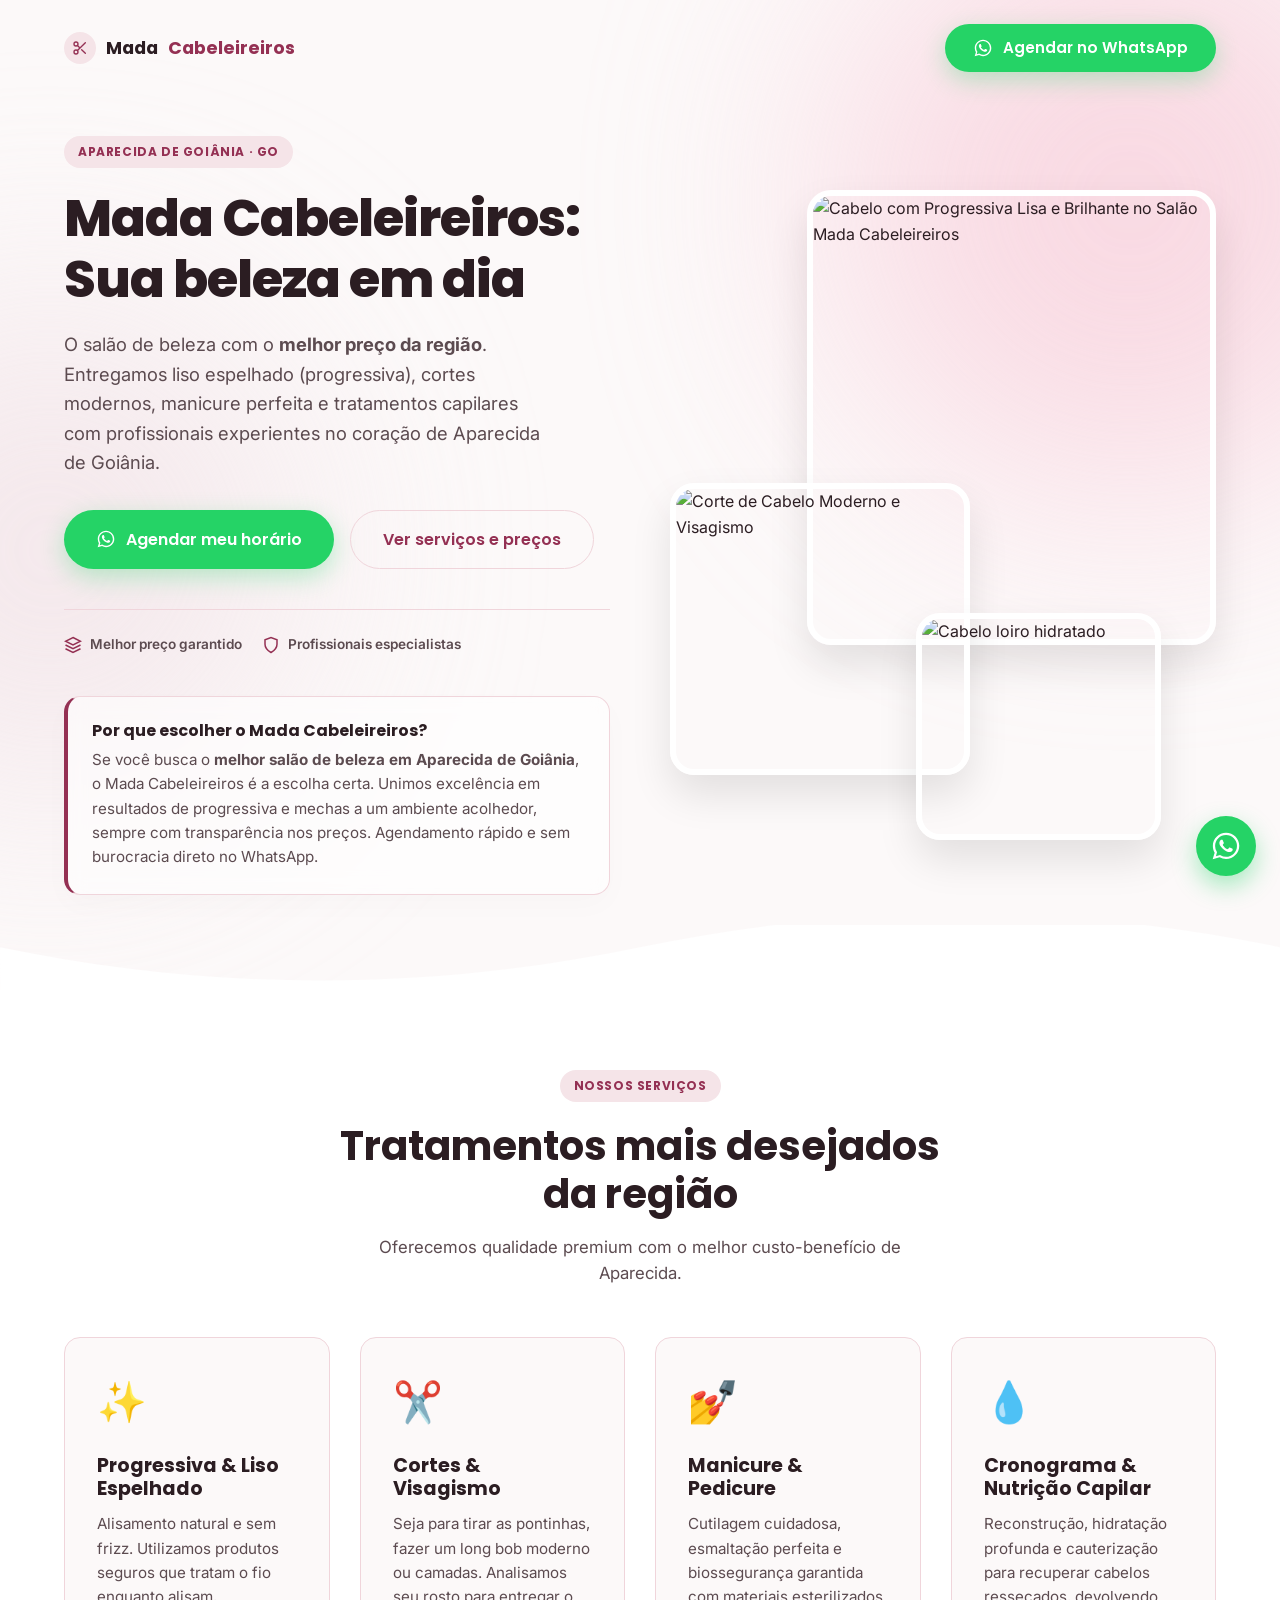
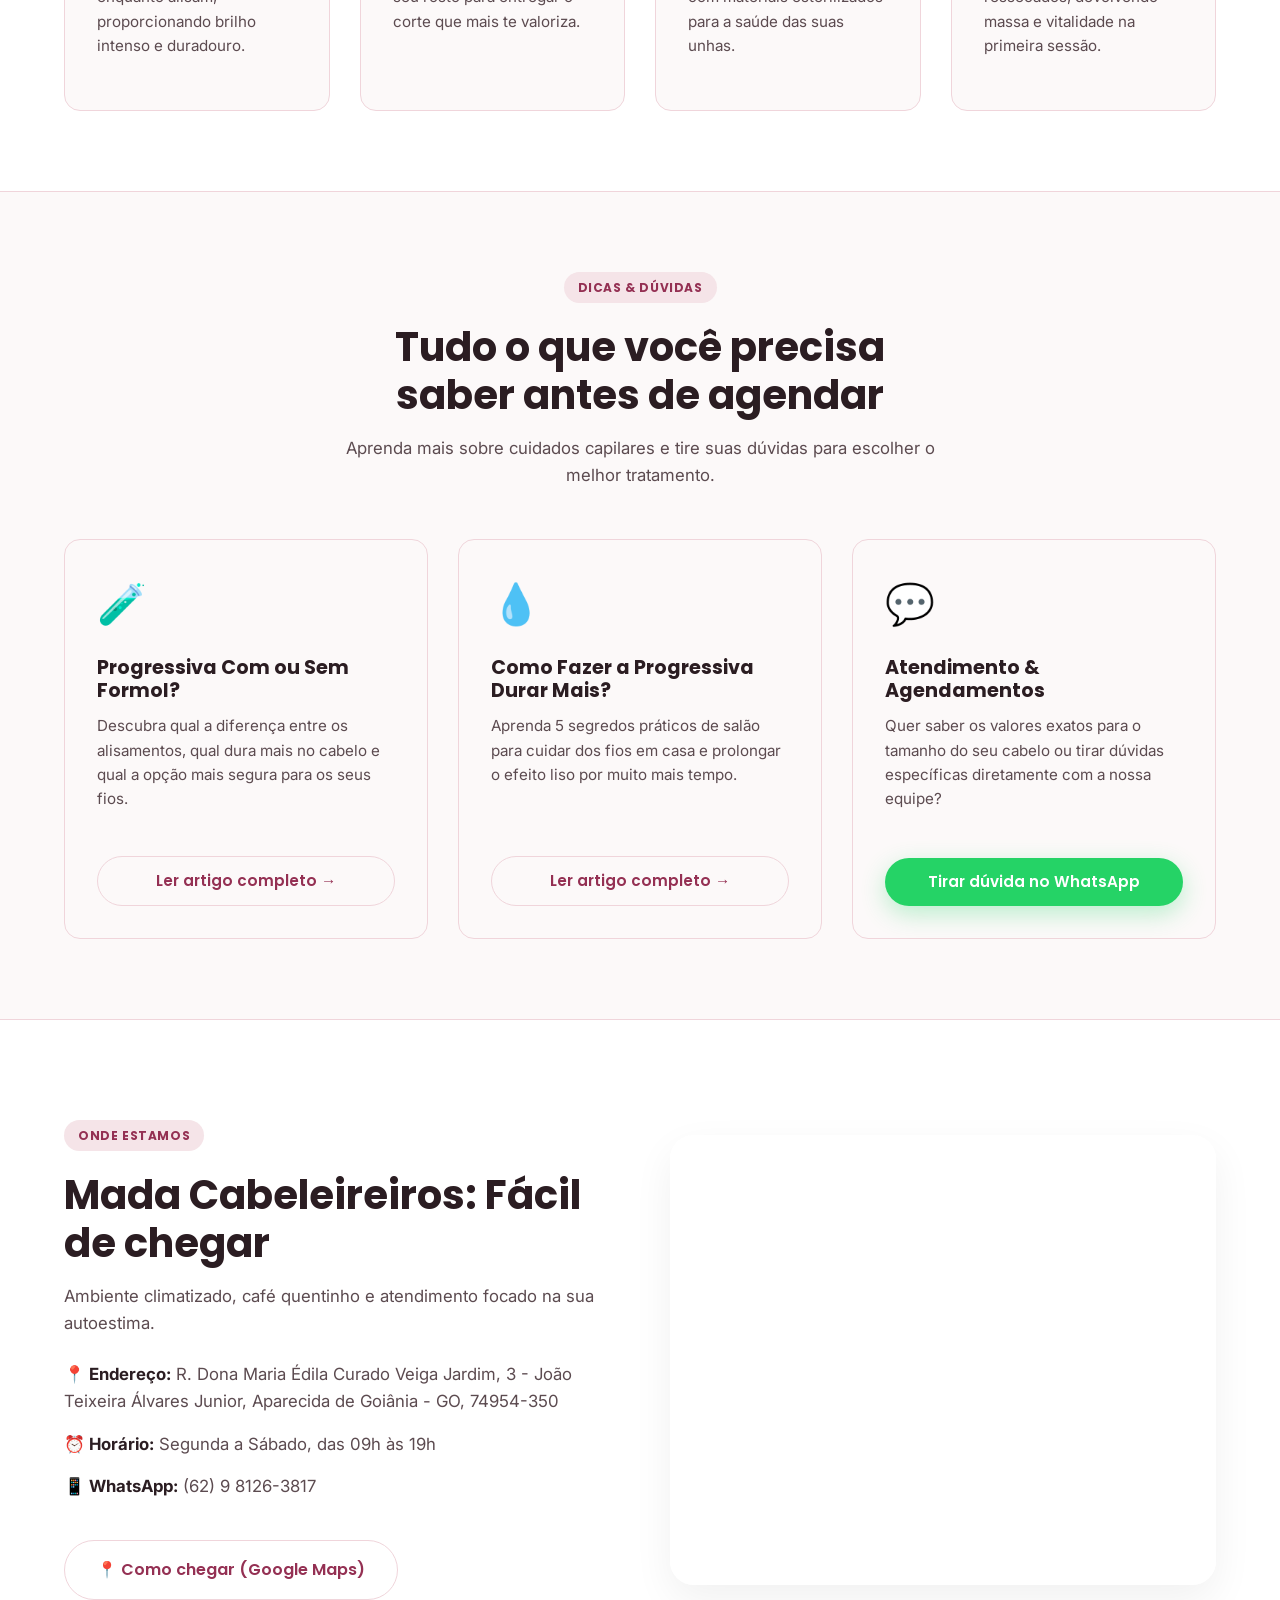
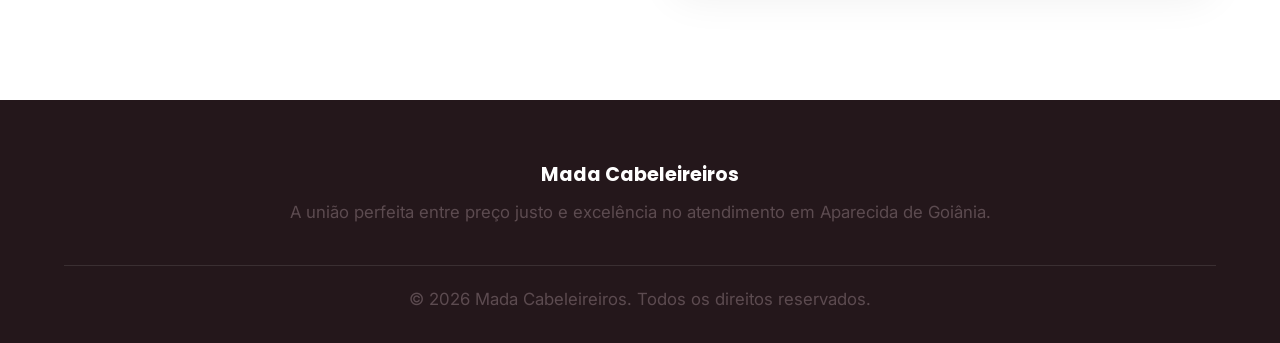
==== commit de31acc8: "Update index.html" ====
--- a/index.html
+++ b/index.html
@@ -217,16 +217,25 @@
 
         <div class="services-grid" style="grid-template-columns: repeat(auto-fit, minmax(300px, 1fr));">
           
-          <!-- Card do Artigo da Progressiva -->
-          <div class="service-card" style="display: flex; flex-direction: column; justify-content: space-between;">
-            <div>
-              <div class="card-icon">🧪</div>
-              <h3>Progressiva Com ou Sem Formol?</h3>
-              <p>Descubra qual a diferença entre os alisamentos, qual dura mais no cabelo e qual a opção mais segura para os seus fios.</p>
-            </div>
-            <a href="progressiva.html" class="btn btn-outline mt-4" style="width: 100%;">Read artigo completo →</a>
-          </div>
-
+         <!-- Card do Artigo da Progressiva -->
+        <div class="service-card" style="display: flex; flex-direction: column; justify-content: space-between;">
+          <div>
+            <div class="card-icon">🧪</div>
+            <h3>Progressiva Com ou Sem Formol?</h3>
+            <p>Descubra qual a diferença entre os alisamentos, qual dura mais no cabelo e qual a opção mais segura para os seus fios.</p>
+          </div>
+          <a href="progressiva.html" class="btn btn-outline mt-4" style="width: 100%;">Ler artigo completo →</a>
+        </div>
+
+        <!-- NOVO CARD: Como Fazer a Progressiva Durar Mais -->
+        <div class="service-card" style="display: flex; flex-direction: column; justify-content: space-between;">
+          <div>
+            <div class="card-icon">💧</div>
+            <h3>Como Fazer a Progressiva Durar Mais?</h3>
+            <p>Aprenda 5 segredos práticos de salão para cuidar dos fios em casa e prolongar o efeito liso por muito mais tempo.</p>
+          </div>
+          <a href="durabilidade-progressiva.html" class="btn btn-outline mt-4" style="width: 100%;">Ler artigo completo →</a>
+        </div>
           <!-- Card de Contato Direto -->
           <div class="service-card" style="display: flex; flex-direction: column; justify-content: space-between;">
             <div>
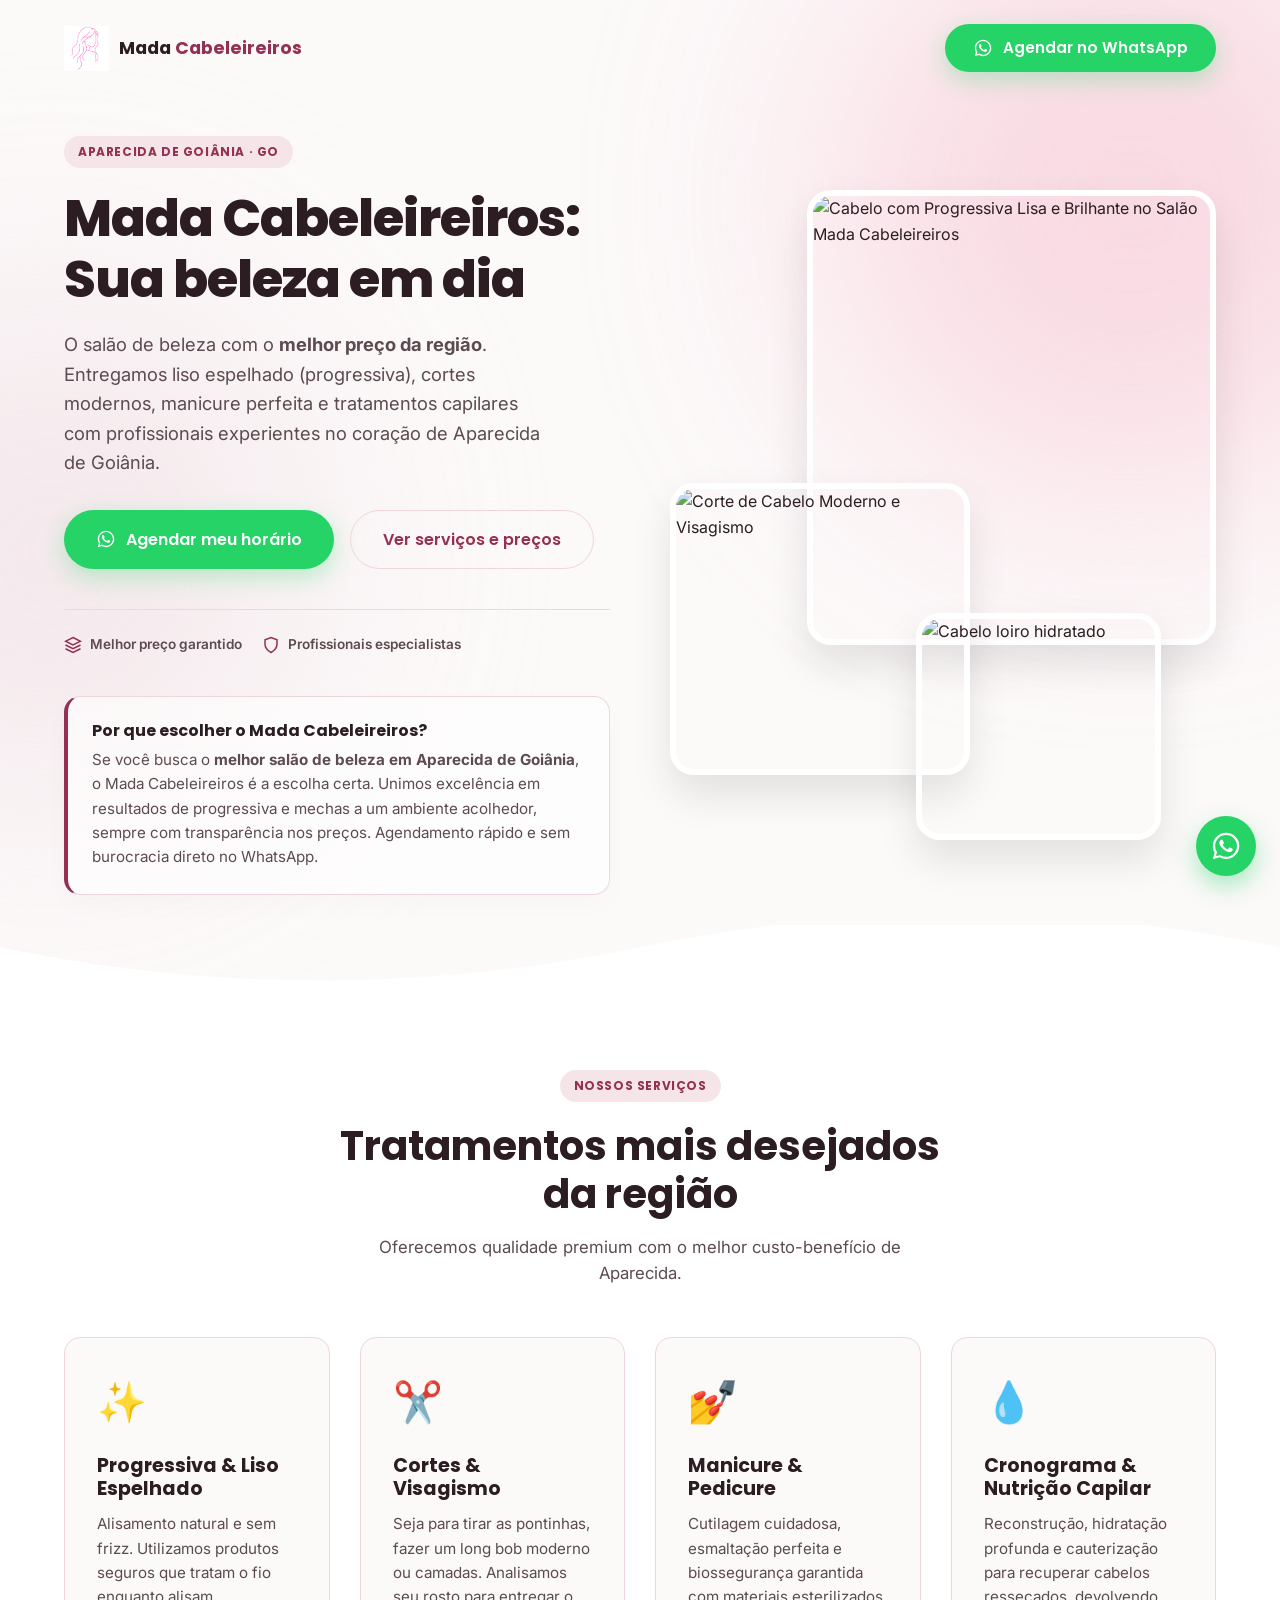
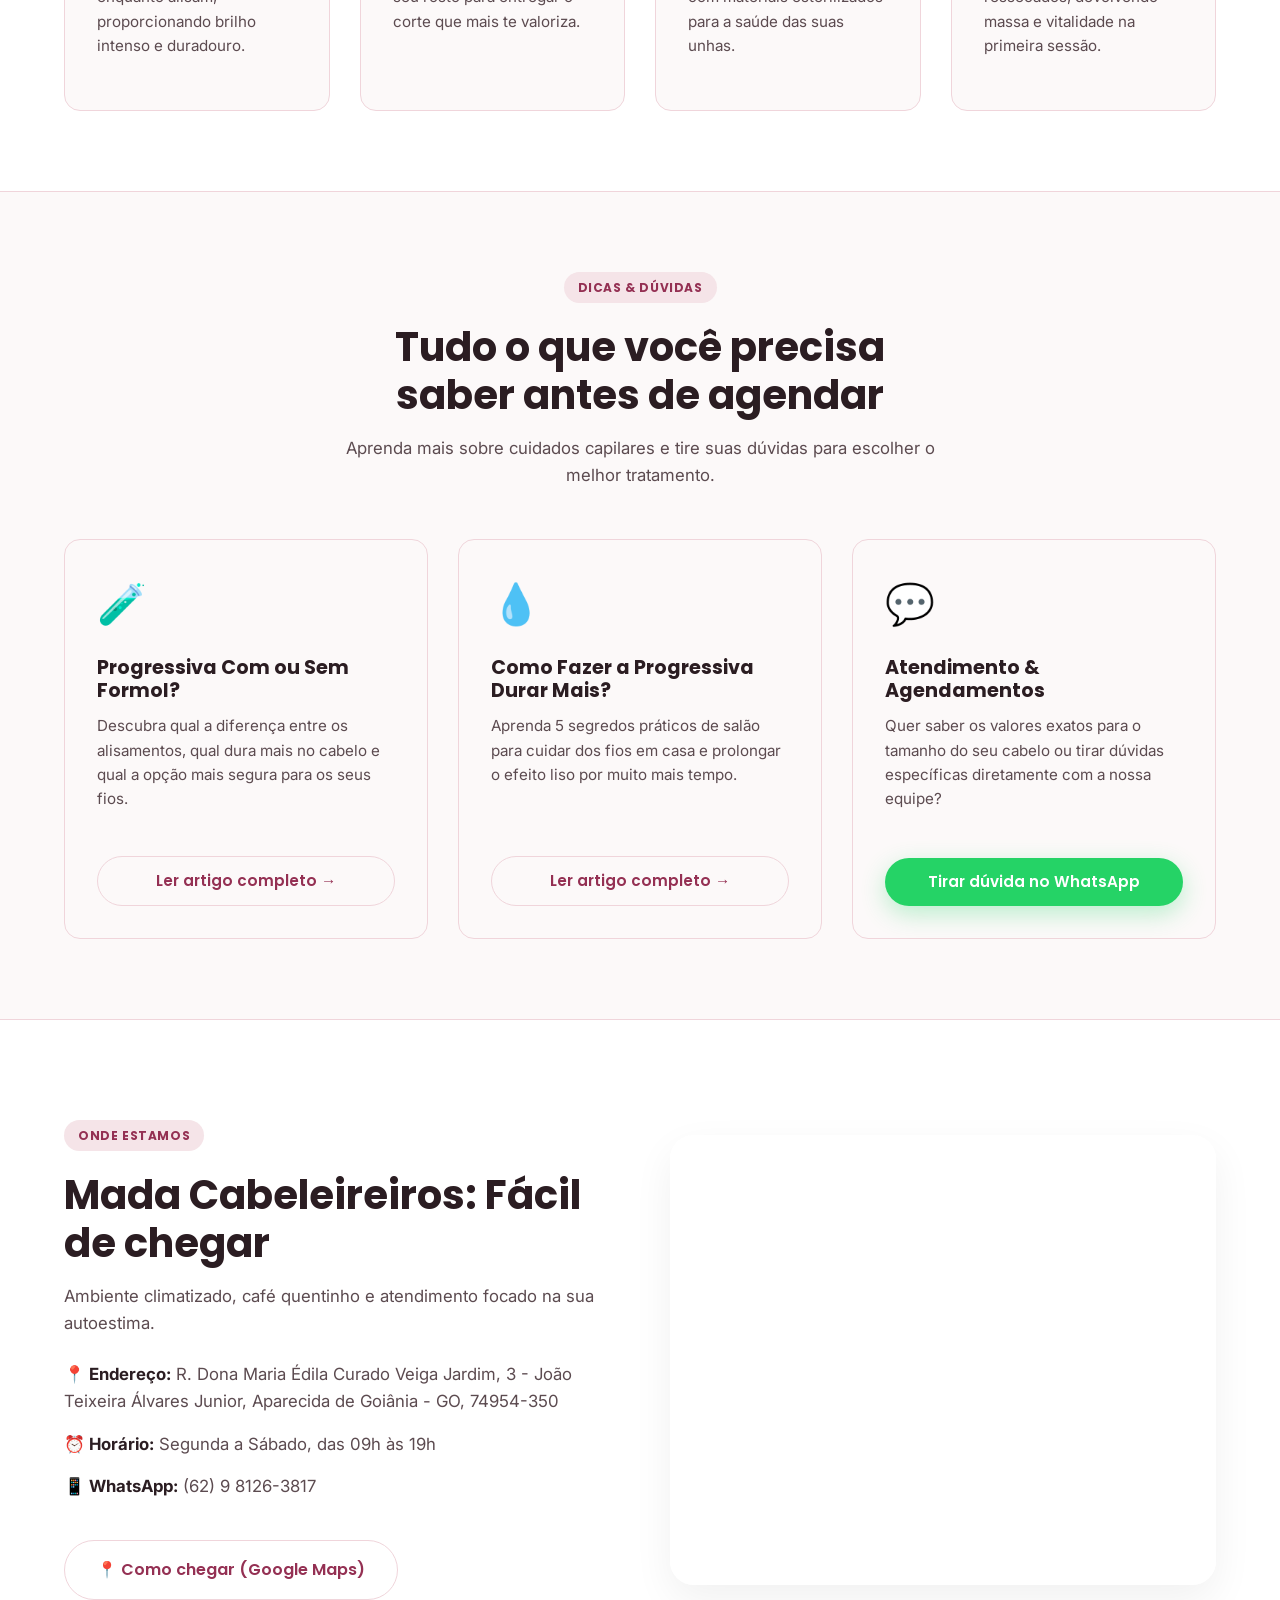
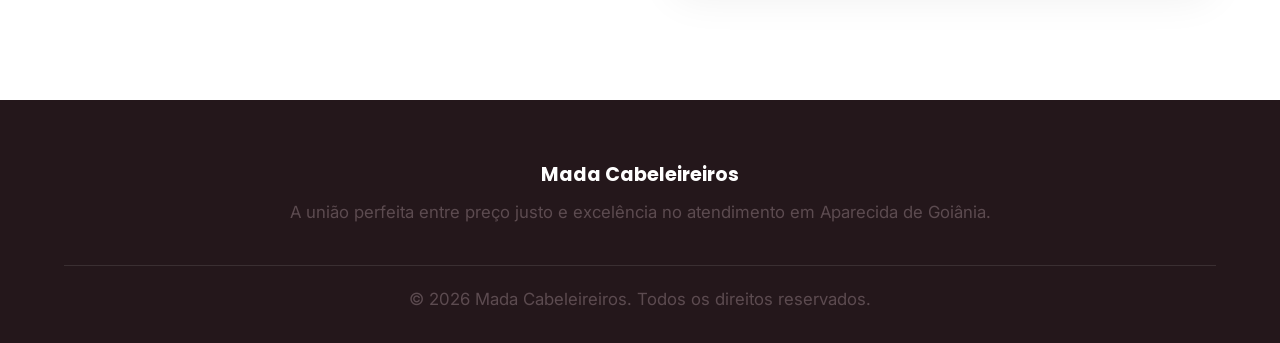
==== commit 46b823b3: "Update index.html" ====
--- a/index.html
+++ b/index.html
@@ -18,10 +18,10 @@
   <meta property="og:type" content="local.business" />
   <meta property="og:title" content="Mada Cabeleireiros - Aparecida de Goiânia" />
   <meta property="og:description" content="Progressiva perfeita, cortes modernos e unhas impecáveis com o melhor preço da região." />
-  <meta property="og:url" content="https://SEU-USUARIO.github.io/NOME-DO-REPOSITORIO/" />
+  <meta property="og:url" content="https://madacabelos.github.io/salao/" />
   <meta property="og:image" content="https://images.unsplash.com/photo-1562322140-8baeececf3df?auto=format&fit=crop&w=1200&q=80" />
   
-  <link rel="canonical" href="https://SEU-USUARIO.github.io/NOME-DO-REPOSITORIO/" />
+  <link rel="canonical" href="https://madacabelos.github.io/salao/" />
 
   <!-- Fontes -->
   <link rel="preconnect" href="https://fonts.googleapis.com" />
@@ -29,6 +29,17 @@
   <link href="https://fonts.googleapis.com/css2?family=Inter:wght@400;500;600&family=Poppins:wght@500;600;700;800&display=swap" rel="stylesheet" />
 
   <link rel="stylesheet" href="style.css" />
+  <!-- Nome Oficial do Site para o Google (Site Name) -->
+  <link rel="icon" type="image/png" href="salao-aparecida-de-goiania-google.png" />
+  <script type="application/ld+json">
+  {
+    "@context": "https://schema.org",
+    "@type": "WebSite",
+    "name": "Mada Cabeleireiros",
+    "alternateName": ["Mada Cabeleireiros"],
+    "url": "https://madacabelos.github.io/salao/"
+  }
+  </script>
 
   <!-- ===================== SCHEMAS ===================== -->
   <script type="application/ld+json">
@@ -37,8 +48,8 @@
     "@type": "HairSalon",
     "name": "Mada Cabeleireiros",
     "image": "https://images.unsplash.com/photo-1562322140-8baeececf3df?auto=format&fit=crop&w=600&q=80",
-    "@id": "https://SEU-USUARIO.github.io/NOME-DO-REPOSITORIO/#salao",
-    "url": "https://SEU-USUARIO.github.io/NOME-DO-REPOSITORIO/",
+    "@id": "https://madacabelos.github.io/salao",
+    "url": "https://madacabelos.github.io/salao/",
     "telephone": "+5562981263817",
     "priceRange": "$$",
     "address": {
@@ -100,12 +111,10 @@
   <!-- CABEÇALHO -->
   <header class="site-header">
     <div class="container header-container">
-      <a href="#" class="logo">
-        <span class="logo-icon">
-          <svg viewBox="0 0 24 24" fill="none" stroke="currentColor" stroke-width="2" stroke-linecap="round" stroke-linejoin="round"><circle cx="6" cy="6" r="3"/><circle cx="6" cy="18" r="3"/><path d="M20 4 8.12 15.88M14.47 14.48 20 20M8.12 8.12 12 12"/></svg>
-        </span>
-        Mada <span class="logo-highlight">Cabeleireiros</span>
-      </a>
+    <a href="index.html" class="logo" style="display: flex; align-items: center; gap: 10px;">
+<img src="salao-aparecida-de-goiania-google.png" alt="Logo Mada Cabeleireiros" style="height: 45px; width: auto;" />
+  <span>Mada <span class="logo-highlight">Cabeleireiros</span></span>
+</a>
       <a href="https://wa.me/556281263817?text=Olá!%20Encontrei%20vocês%20no%20Google.%20Quero%20agendar%20um%20horário." target="_blank" class="btn btn-whatsapp header-btn">
         <svg viewBox="0 0 24 24" fill="currentColor"><path d="M12.04 2C6.58 2 2.13 6.45 2.13 11.91c0 1.85.5 3.58 1.36 5.07L2 22l5.2-1.48a9.9 9.9 0 0 0 4.84 1.24h.01c5.46 0 9.91-4.45 9.91-9.91C21.96 6.45 17.5 2 12.04 2Zm0 18.06h-.01a8.2 8.2 0 0 1-4.18-1.15l-.3-.18-3.09.88.83-3.02-.2-.31a8.13 8.13 0 0 1-1.25-4.37c0-4.51 3.68-8.19 8.2-8.19 2.19 0 4.24.86 5.79 2.4a8.13 8.13 0 0 1 2.4 5.79c0 4.51-3.68 8.15-8.19 8.15Zm4.5-6.13c-.25-.12-1.45-.71-1.67-.79-.22-.08-.39-.12-.55.12-.16.25-.63.79-.78.95-.14.16-.29.18-.53.06-.25-.12-1.05-.39-2-1.23-.74-.66-1.24-1.47-1.39-1.72-.14-.25-.02-.38.11-.51.11-.11.25-.29.37-.43.12-.14.16-.25.25-.41.08-.16.04-.31-.02-.43-.06-.12-.55-1.33-.76-1.82-.2-.48-.4-.42-.55-.42h-.47c-.16 0-.43.06-.65.31-.22.25-.86.84-.86 2.05 0 1.21.88 2.38 1 2.54.12.16 1.73 2.64 4.2 3.7.59.25 1.05.4 1.41.52.59.19 1.13.16 1.56.1.48-.07 1.45-.59 1.65-1.16.2-.57.2-1.06.14-1.16-.06-.11-.22-.17-.47-.29Z"/></svg>
         <span class="btn-text">Agendar no WhatsApp</span>
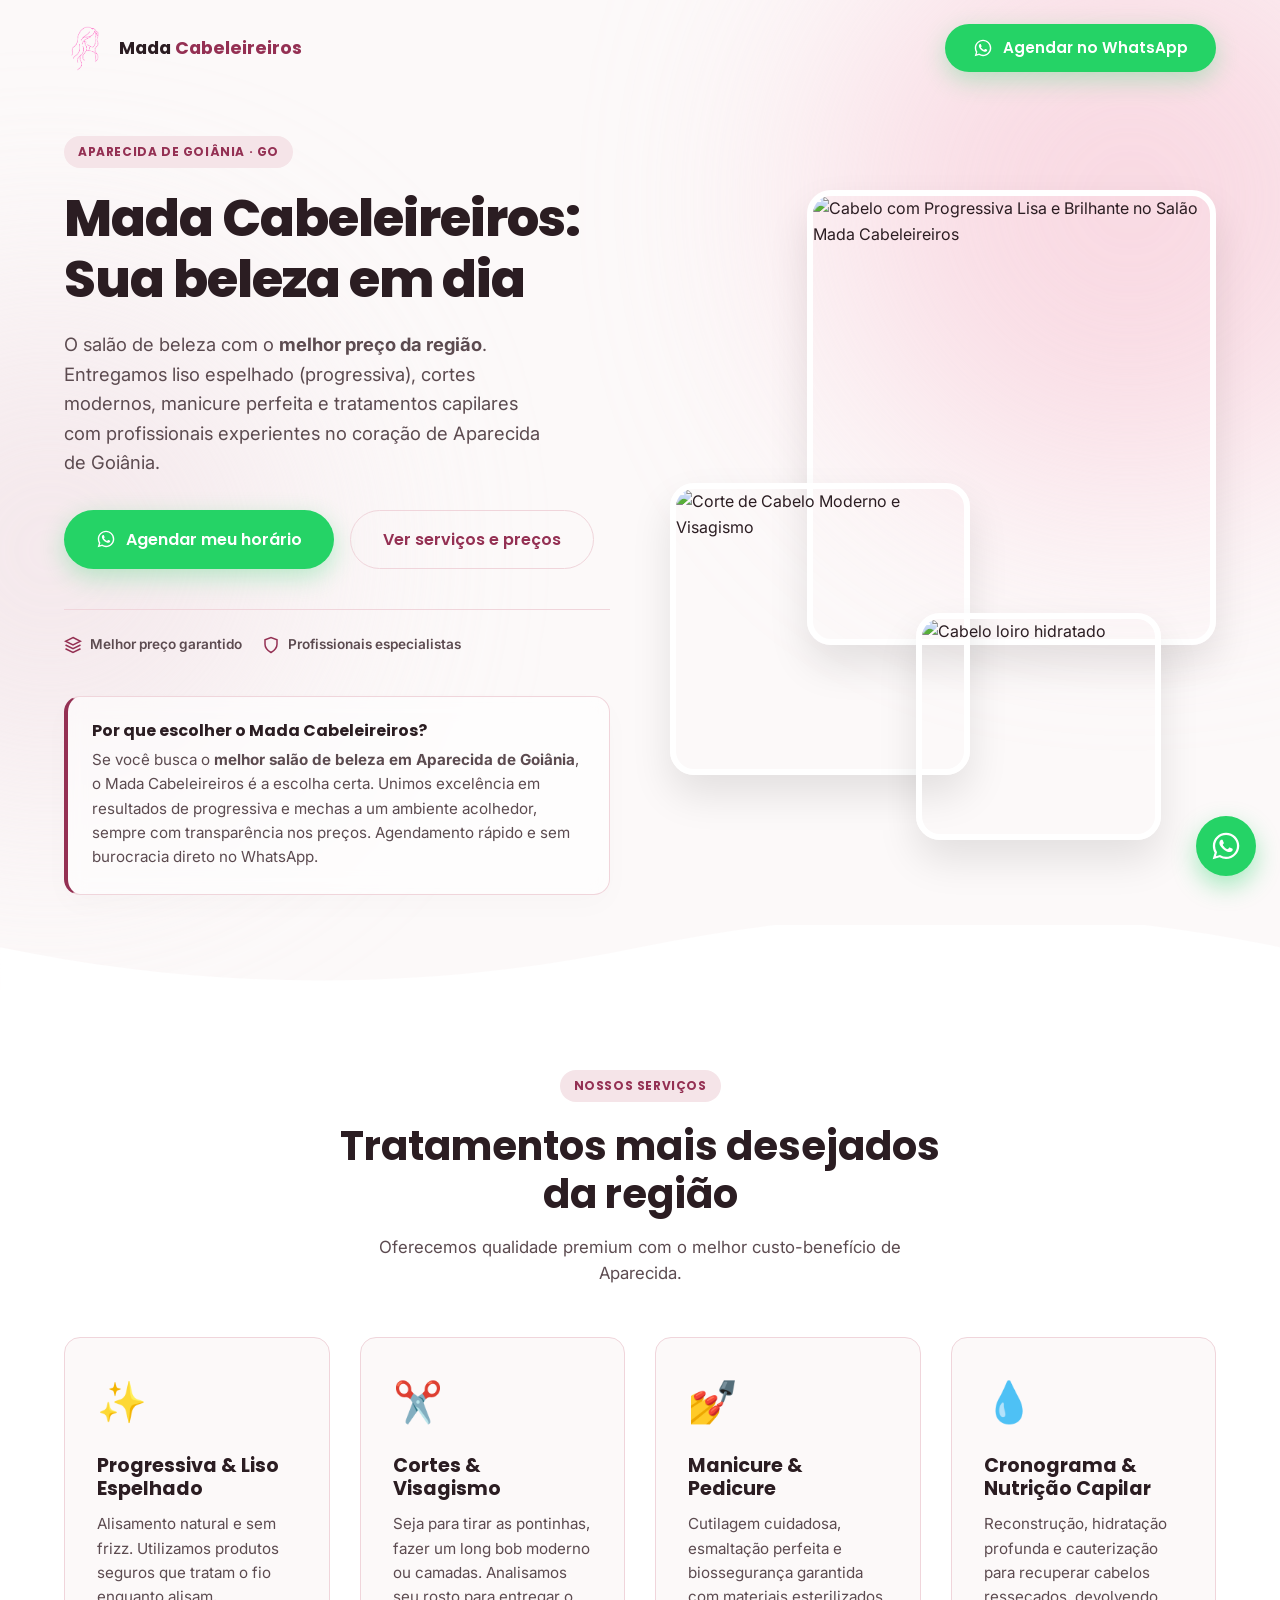
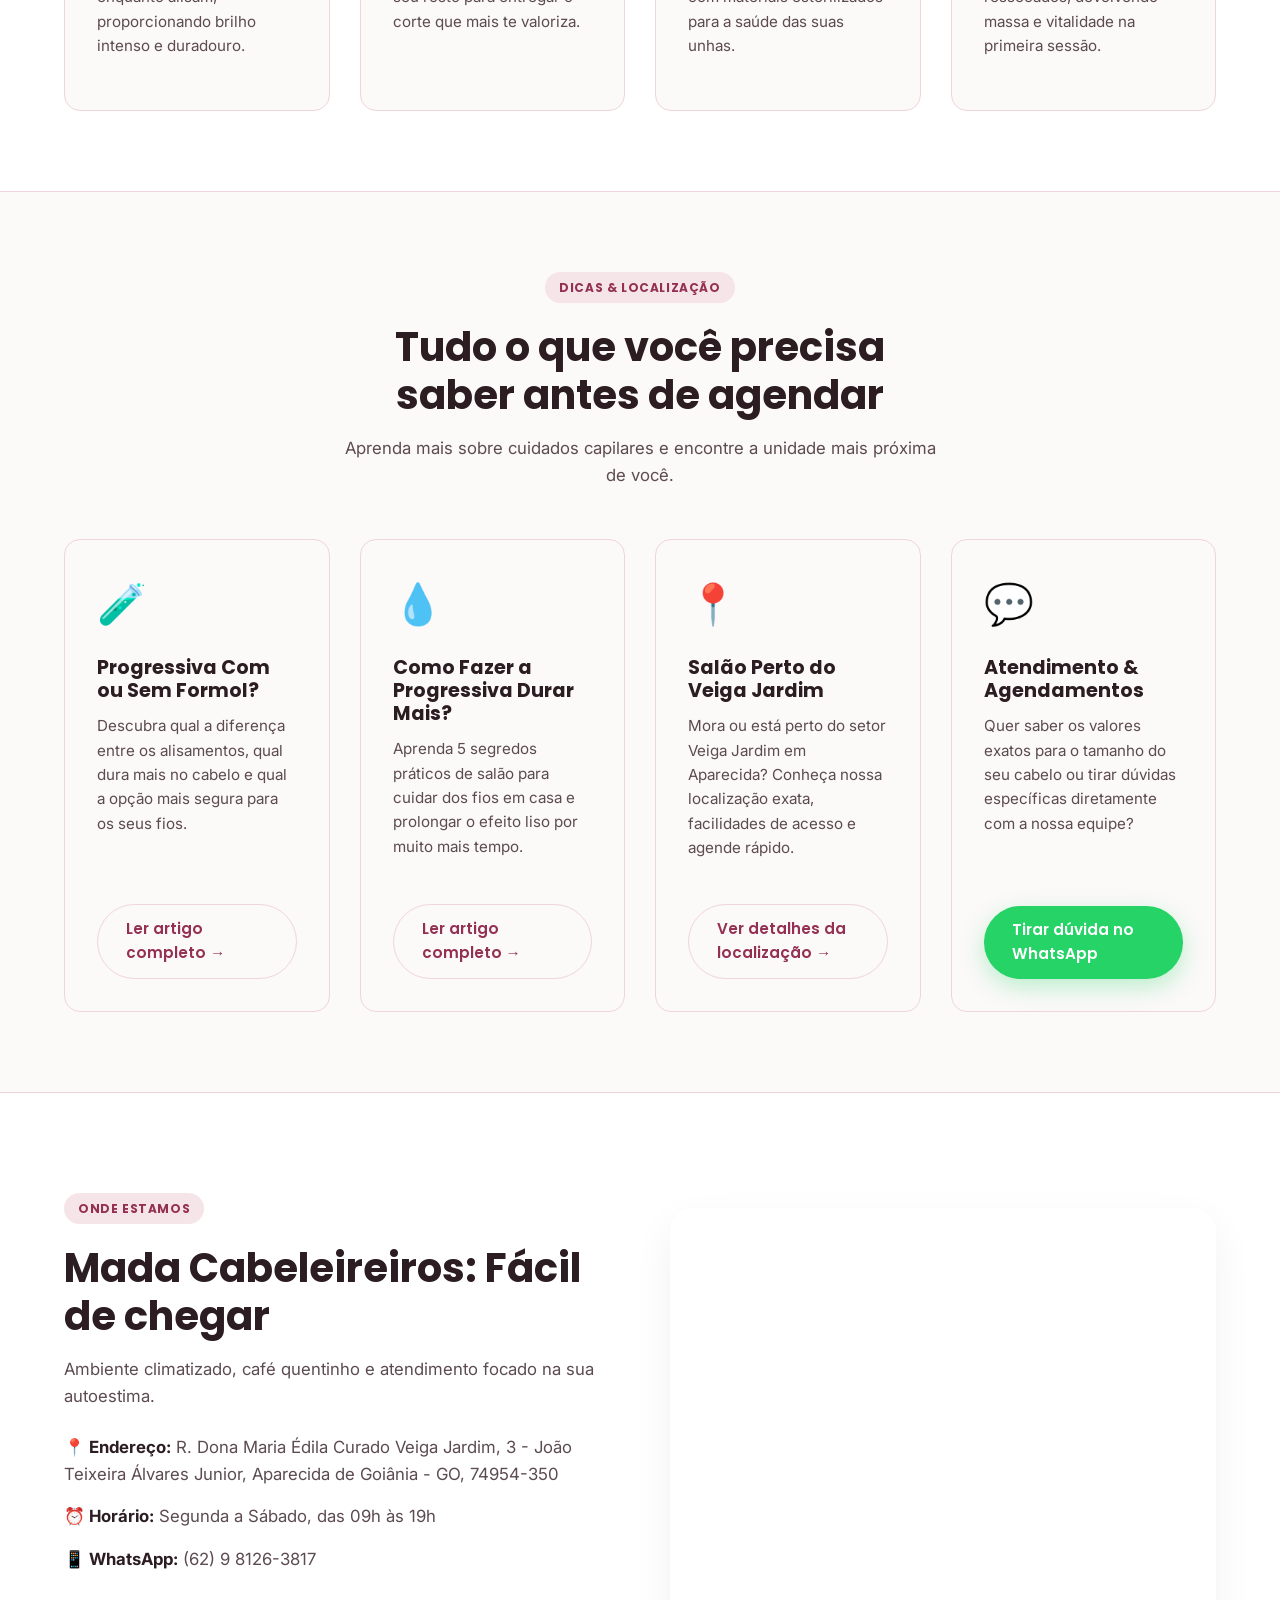
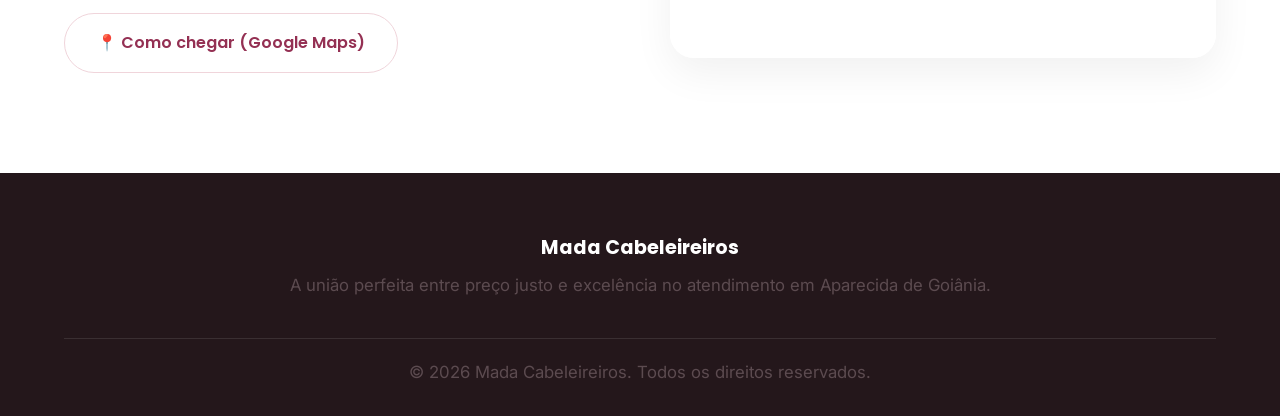
==== commit 8c5a28ac: "Update index.html" ====
--- a/index.html
+++ b/index.html
@@ -8,7 +8,6 @@
   <!-- ===================== SEO ===================== -->
   <title>Salão de Beleza em Aparecida de Goiânia | Agendamento Rápido via WhatsApp</title>
   <meta name="description" content="Procurando salão de beleza em Aparecida de Goiânia? O Mada Cabeleireiros oferece a melhor progressiva, cortes e unhas com preço justo. Agende pelo WhatsApp!" />
-  <meta name="keywords" content="salão de beleza Aparecida de Goiânia, Mada Cabeleireiros, progressiva Aparecida de Goiânia, corte de cabelo feminino, manicure, melhor preço" />
   <meta name="author" content="Mada Cabeleireiros" />
   <meta name="robots" content="index, follow, max-snippet:-1, max-image-preview:large, max-video-preview:-1" />
   <meta name="theme-color" content="#943053" />
@@ -111,11 +110,11 @@
   <!-- CABEÇALHO -->
   <header class="site-header">
     <div class="container header-container">
-    <a href="index.html" class="logo" style="display: flex; align-items: center; gap: 10px;">
-<img src="salao-aparecida-de-goiania-google.png" alt="Logo Mada Cabeleireiros" style="height: 45px; width: auto;" />
-  <span>Mada <span class="logo-highlight">Cabeleireiros</span></span>
-</a>
-      <a href="https://wa.me/556281263817?text=Olá!%20Encontrei%20vocês%20no%20Google.%20Quero%20agendar%20um%20horário." target="_blank" class="btn btn-whatsapp header-btn">
+      <a href="index.html" class="logo" style="display: flex; align-items: center; gap: 10px;">
+        <img src="salao-aparecida-de-goiania-google.png" alt="Logo Mada Cabeleireiros" style="height: 45px; width: auto;" />
+        <span>Mada <span class="logo-highlight">Cabeleireiros</span></span>
+      </a>
+      <a href="https://wa.me/5562981263817?text=Olá!%20Encontrei%20vocês%20no%20Google.%20Quero%20agendar%20um%20horário." target="_blank" class="btn btn-whatsapp header-btn">
         <svg viewBox="0 0 24 24" fill="currentColor"><path d="M12.04 2C6.58 2 2.13 6.45 2.13 11.91c0 1.85.5 3.58 1.36 5.07L2 22l5.2-1.48a9.9 9.9 0 0 0 4.84 1.24h.01c5.46 0 9.91-4.45 9.91-9.91C21.96 6.45 17.5 2 12.04 2Zm0 18.06h-.01a8.2 8.2 0 0 1-4.18-1.15l-.3-.18-3.09.88.83-3.02-.2-.31a8.13 8.13 0 0 1-1.25-4.37c0-4.51 3.68-8.19 8.2-8.19 2.19 0 4.24.86 5.79 2.4a8.13 8.13 0 0 1 2.4 5.79c0 4.51-3.68 8.15-8.19 8.15Zm4.5-6.13c-.25-.12-1.45-.71-1.67-.79-.22-.08-.39-.12-.55.12-.16.25-.63.79-.78.95-.14.16-.29.18-.53.06-.25-.12-1.05-.39-2-1.23-.74-.66-1.24-1.47-1.39-1.72-.14-.25-.02-.38.11-.51.11-.11.25-.29.37-.43.12-.14.16-.25.25-.41.08-.16.04-.31-.02-.43-.06-.12-.55-1.33-.76-1.82-.2-.48-.4-.42-.55-.42h-.47c-.16 0-.43.06-.65.31-.22.25-.86.84-.86 2.05 0 1.21.88 2.38 1 2.54.12.16 1.73 2.64 4.2 3.7.59.25 1.05.4 1.41.52.59.19 1.13.16 1.56.1.48-.07 1.45-.59 1.65-1.16.2-.57.2-1.06.14-1.16-.06-.11-.22-.17-.47-.29Z"/></svg>
         <span class="btn-text">Agendar no WhatsApp</span>
       </a>
@@ -136,7 +135,7 @@
           </p>
           
           <div class="hero-actions">
-            <a href="https://wa.me/556281263817?text=Olá!%20Vim%20pelo%20site%20e%20quero%20agendar%20um%20horário." target="_blank" class="btn btn-whatsapp btn-lg">
+            <a href="https://wa.me/5562981263817?text=Olá!%20Vim%20pelo%20site%20e%20quero%20agendar%20um%20horário." target="_blank" class="btn btn-whatsapp btn-lg">
               <svg viewBox="0 0 24 24" fill="currentColor"><path d="M12.04 2C6.58 2 2.13 6.45 2.13 11.91c0 1.85.5 3.58 1.36 5.07L2 22l5.2-1.48a9.9 9.9 0 0 0 4.84 1.24h.01c5.46 0 9.91-4.45 9.91-9.91C21.96 6.45 17.5 2 12.04 2Zm0 18.06h-.01a8.2 8.2 0 0 1-4.18-1.15l-.3-.18-3.09.88.83-3.02-.2-.31a8.13 8.13 0 0 1-1.25-4.37c0-4.51 3.68-8.19 8.2-8.19 2.19 0 4.24.86 5.79 2.4a8.13 8.13 0 0 1 2.4 5.79c0 4.51-3.68 8.15-8.19 8.15Zm4.5-6.13c-.25-.12-1.45-.71-1.67-.79-.22-.08-.39-.12-.55.12-.16.25-.63.79-.78.95-.14.16-.29.18-.53.06-.25-.12-1.05-.39-2-1.23-.74-.66-1.24-1.47-1.39-1.72-.14-.25-.02-.38.11-.51.11-.11.25-.29.37-.43.12-.14.16-.25.25-.41.08-.16.04-.31-.02-.43-.06-.12-.55-1.33-.76-1.82-.2-.48-.4-.42-.55-.42h-.47c-.16 0-.43.06-.65.31-.22.25-.86.84-.86 2.05 0 1.21.88 2.38 1 2.54.12.16 1.73 2.64 4.2 3.7.59.25 1.05.4 1.41.52.59.19 1.13.16 1.56.1.48-.07 1.45-.59 1.65-1.16.2-.57.2-1.06.14-1.16-.06-.11-.22-.17-.47-.29Z"/></svg>
               Agendar meu horário
             </a>
@@ -215,36 +214,47 @@
       </div>
     </section>
 
-    <!-- ================= SEÇÃO NOVAS DÚVIDAS & BLOG ================= -->
+    <!-- ================= SEÇÃO NOVAS DÚVIDAS, BLOG & LOCALIZAÇÃO ================= -->
     <section class="services" id="duvidas" style="background-color: var(--bg-color); border-top: 1px solid var(--box-border);">
       <div class="container">
         <div class="section-header text-center">
-          <span class="eyebrow">Dicas & Dúvidas</span>
+          <span class="eyebrow">Dicas & Localização</span>
           <h2>Tudo o que você precisa saber antes de agendar</h2>
-          <p>Aprenda mais sobre cuidados capilares e tire suas dúvidas para escolher o melhor tratamento.</p>
-        </div>
-
-        <div class="services-grid" style="grid-template-columns: repeat(auto-fit, minmax(300px, 1fr));">
+          <p>Aprenda mais sobre cuidados capilares e encontre a unidade mais próxima de você.</p>
+        </div>
+
+        <div class="services-grid" style="grid-template-columns: repeat(auto-fit, minmax(250px, 1fr));">
           
-         <!-- Card do Artigo da Progressiva -->
-        <div class="service-card" style="display: flex; flex-direction: column; justify-content: space-between;">
-          <div>
-            <div class="card-icon">🧪</div>
-            <h3>Progressiva Com ou Sem Formol?</h3>
-            <p>Descubra qual a diferença entre os alisamentos, qual dura mais no cabelo e qual a opção mais segura para os seus fios.</p>
-          </div>
-          <a href="progressiva.html" class="btn btn-outline mt-4" style="width: 100%;">Ler artigo completo →</a>
-        </div>
-
-        <!-- NOVO CARD: Como Fazer a Progressiva Durar Mais -->
-        <div class="service-card" style="display: flex; flex-direction: column; justify-content: space-between;">
-          <div>
-            <div class="card-icon">💧</div>
-            <h3>Como Fazer a Progressiva Durar Mais?</h3>
-            <p>Aprenda 5 segredos práticos de salão para cuidar dos fios em casa e prolongar o efeito liso por muito mais tempo.</p>
-          </div>
-          <a href="durabilidade-progressiva.html" class="btn btn-outline mt-4" style="width: 100%;">Ler artigo completo →</a>
-        </div>
+          <!-- Card do Artigo da Progressiva -->
+          <div class="service-card" style="display: flex; flex-direction: column; justify-content: space-between;">
+            <div>
+              <div class="card-icon">🧪</div>
+              <h3>Progressiva Com ou Sem Formol?</h3>
+              <p>Descubra qual a diferença entre os alisamentos, qual dura mais no cabelo e qual a opção mais segura para os seus fios.</p>
+            </div>
+            <a href="progressiva.html" class="btn btn-outline mt-4" style="width: 100%;">Ler artigo completo →</a>
+          </div>
+
+          <!-- Card: Como Fazer a Progressiva Durar Mais -->
+          <div class="service-card" style="display: flex; flex-direction: column; justify-content: space-between;">
+            <div>
+              <div class="card-icon">💧</div>
+              <h3>Como Fazer a Progressiva Durar Mais?</h3>
+              <p>Aprenda 5 segredos práticos de salão para cuidar dos fios em casa e prolongar o efeito liso por muito mais tempo.</p>
+            </div>
+            <a href="durabilidade-progressiva.html" class="btn btn-outline mt-4" style="width: 100%;">Ler artigo completo →</a>
+          </div>
+
+          <!-- NOVO CARD: Atendimento Perto do Veiga Jardim (SEO Local) -->
+          <div class="service-card" style="display: flex; flex-direction: column; justify-content: space-between;">
+            <div>
+              <div class="card-icon">📍</div>
+              <h3>Salão Perto do Veiga Jardim</h3>
+              <p>Mora ou está perto do setor Veiga Jardim em Aparecida? Conheça nossa localização exata, facilidades de acesso e agende rápido.</p>
+            </div>
+            <a href="salao-veiga-jardim.html" class="btn btn-outline mt-4" style="width: 100%;">Ver detalhes da localização →</a>
+          </div>
+
           <!-- Card de Contato Direto -->
           <div class="service-card" style="display: flex; flex-direction: column; justify-content: space-between;">
             <div>
@@ -252,7 +262,7 @@
               <h3>Atendimento & Agendamentos</h3>
               <p>Quer saber os valores exatos para o tamanho do seu cabelo ou tirar dúvidas específicas diretamente com a nossa equipe?</p>
             </div>
-            <a href="https://wa.me/556281263817?text=Olá!%20Tenho%20uma%20dúvida%20sobre%20os%20serviços." target="_blank" class="btn btn-whatsapp mt-4" style="width: 100%;">Tirar dúvida no WhatsApp</a>
+            <a href="https://wa.me/5562981263817?text=Olá!%20Tenho%20uma%20dúvida%20sobre%20os%20serviços." target="_blank" class="btn btn-whatsapp mt-4" style="width: 100%;">Tirar dúvida no WhatsApp</a>
           </div>
 
         </div>
@@ -302,7 +312,7 @@
   </footer>
 
   <!-- WHATSAPP FLUTUANTE -->
-  <a class="whatsapp-float" href="https://wa.me/556281263817?text=Olá!%20Encontrei%20o%20Mada%20Cabeleireiros%20no%20Google.%20Quero%20agendar%20um%20horário." target="_blank" aria-label="Agendar no WhatsApp">
+  <a class="whatsapp-float" href="https://wa.me/5562981263817?text=Olá!%20Encontrei%20o%20Mada%20Cabeleireiros%20no%20Google.%20Quero%20agendar%20um%20horário." target="_blank" aria-label="Agendar no WhatsApp">
     <svg viewBox="0 0 24 24" fill="currentColor"><path d="M12.04 2C6.58 2 2.13 6.45 2.13 11.91c0 1.85.5 3.58 1.36 5.07L2 22l5.2-1.48a9.9 9.9 0 0 0 4.84 1.24h.01c5.46 0 9.91-4.45 9.91-9.91C21.96 6.45 17.5 2 12.04 2Zm0 18.06h-.01a8.2 8.2 0 0 1-4.18-1.15l-.3-.18-3.09.88.83-3.02-.2-.31a8.13 8.13 0 0 1-1.25-4.37c0-4.51 3.68-8.19 8.2-8.19 2.19 0 4.24.86 5.79 2.4a8.13 8.13 0 0 1 2.4 5.79c0 4.51-3.68 8.15-8.19 8.15Zm4.5-6.13c-.25-.12-1.45-.71-1.67-.79-.22-.08-.39-.12-.55.12-.16.25-.63.79-.78.95-.14.16-.29.18-.53.06-.25-.12-1.05-.39-2-1.23-.74-.66-1.24-1.47-1.39-1.72-.14-.25-.02-.38.11-.51.11-.11.25-.29.37-.43.12-.14.16-.25.25-.41.08-.16.04-.31-.02-.43-.06-.12-.55-1.33-.76-1.82-.2-.48-.4-.42-.55-.42h-.47c-.16 0-.43.06-.65.31-.22.25-.86.84-.86 2.05 0 1.21.88 2.38 1 2.54.12.16 1.73 2.64 4.2 3.7.59.25 1.05.4 1.41.52.59.19 1.13.16 1.56.1.48-.07 1.45-.59 1.65-1.16.2-.57.2-1.06.14-1.16-.06-.11-.22-.17-.47-.29Z"/></svg>
   </a>
 
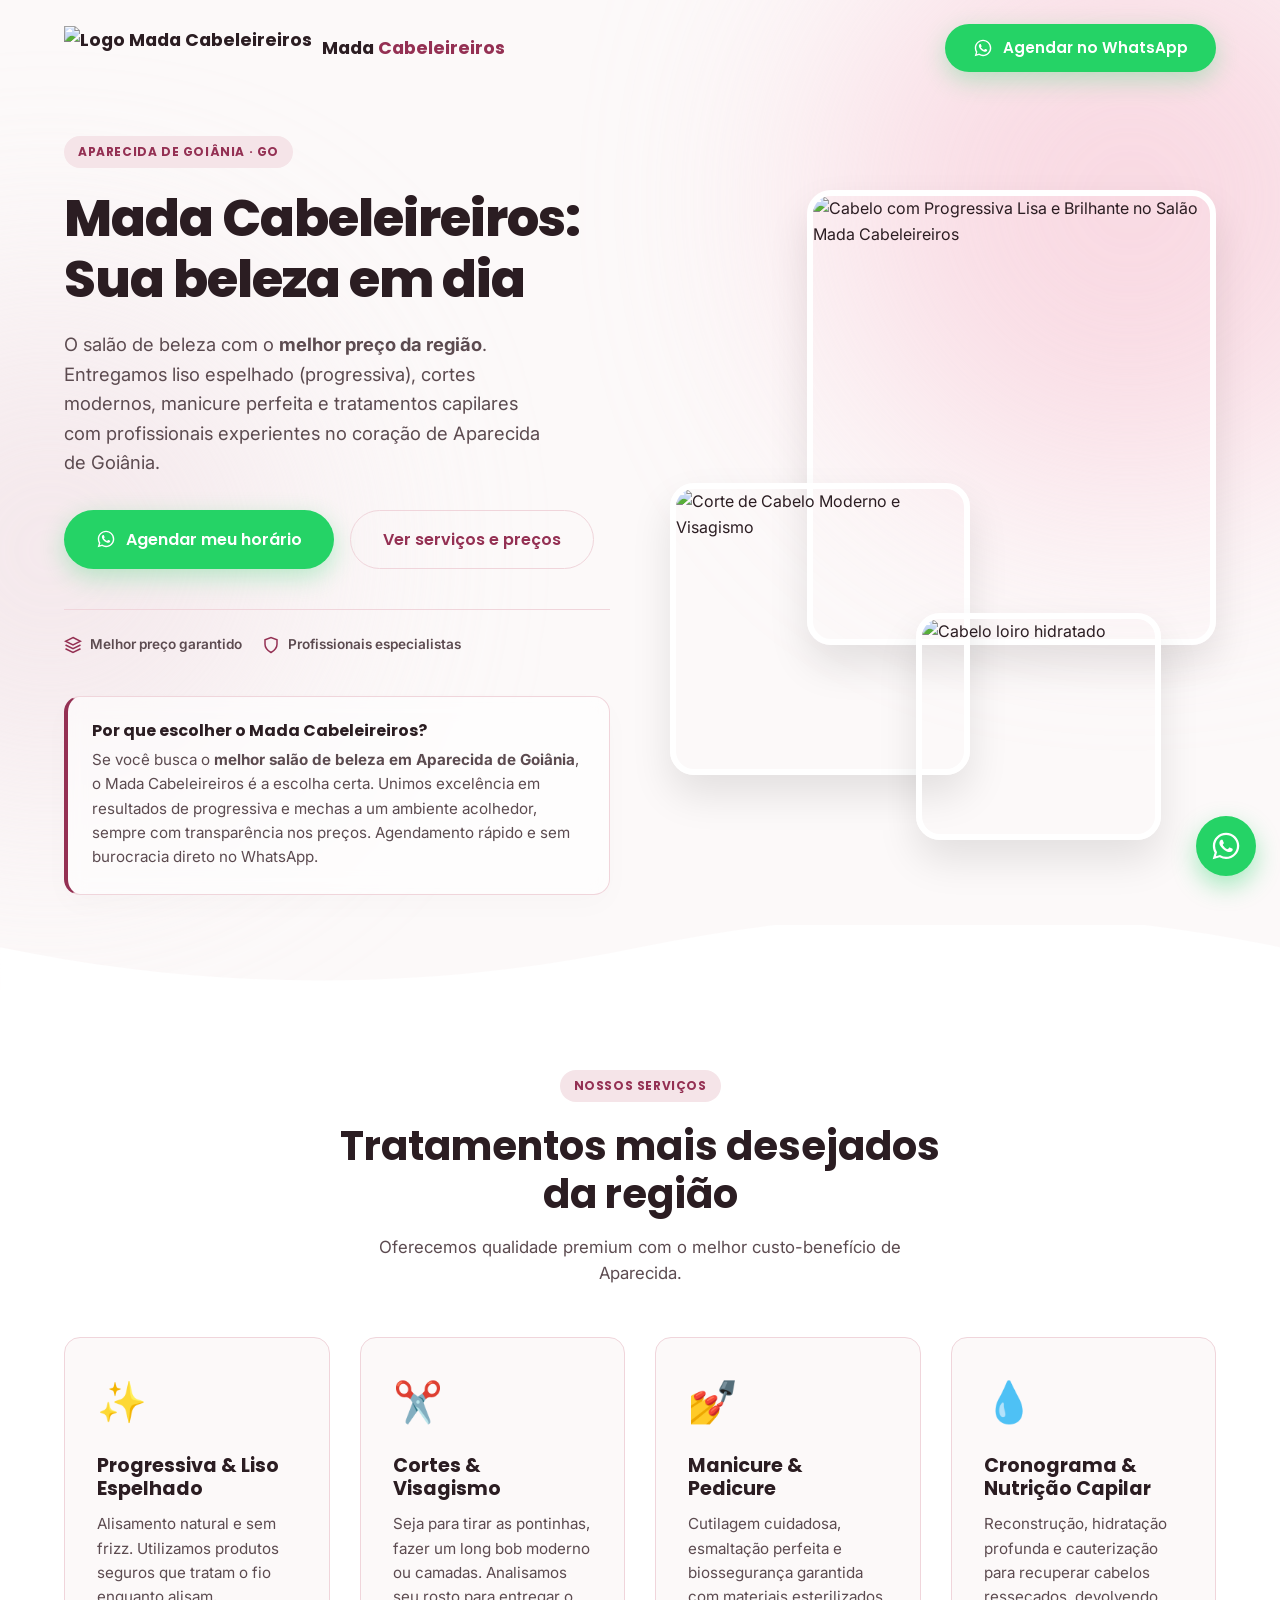
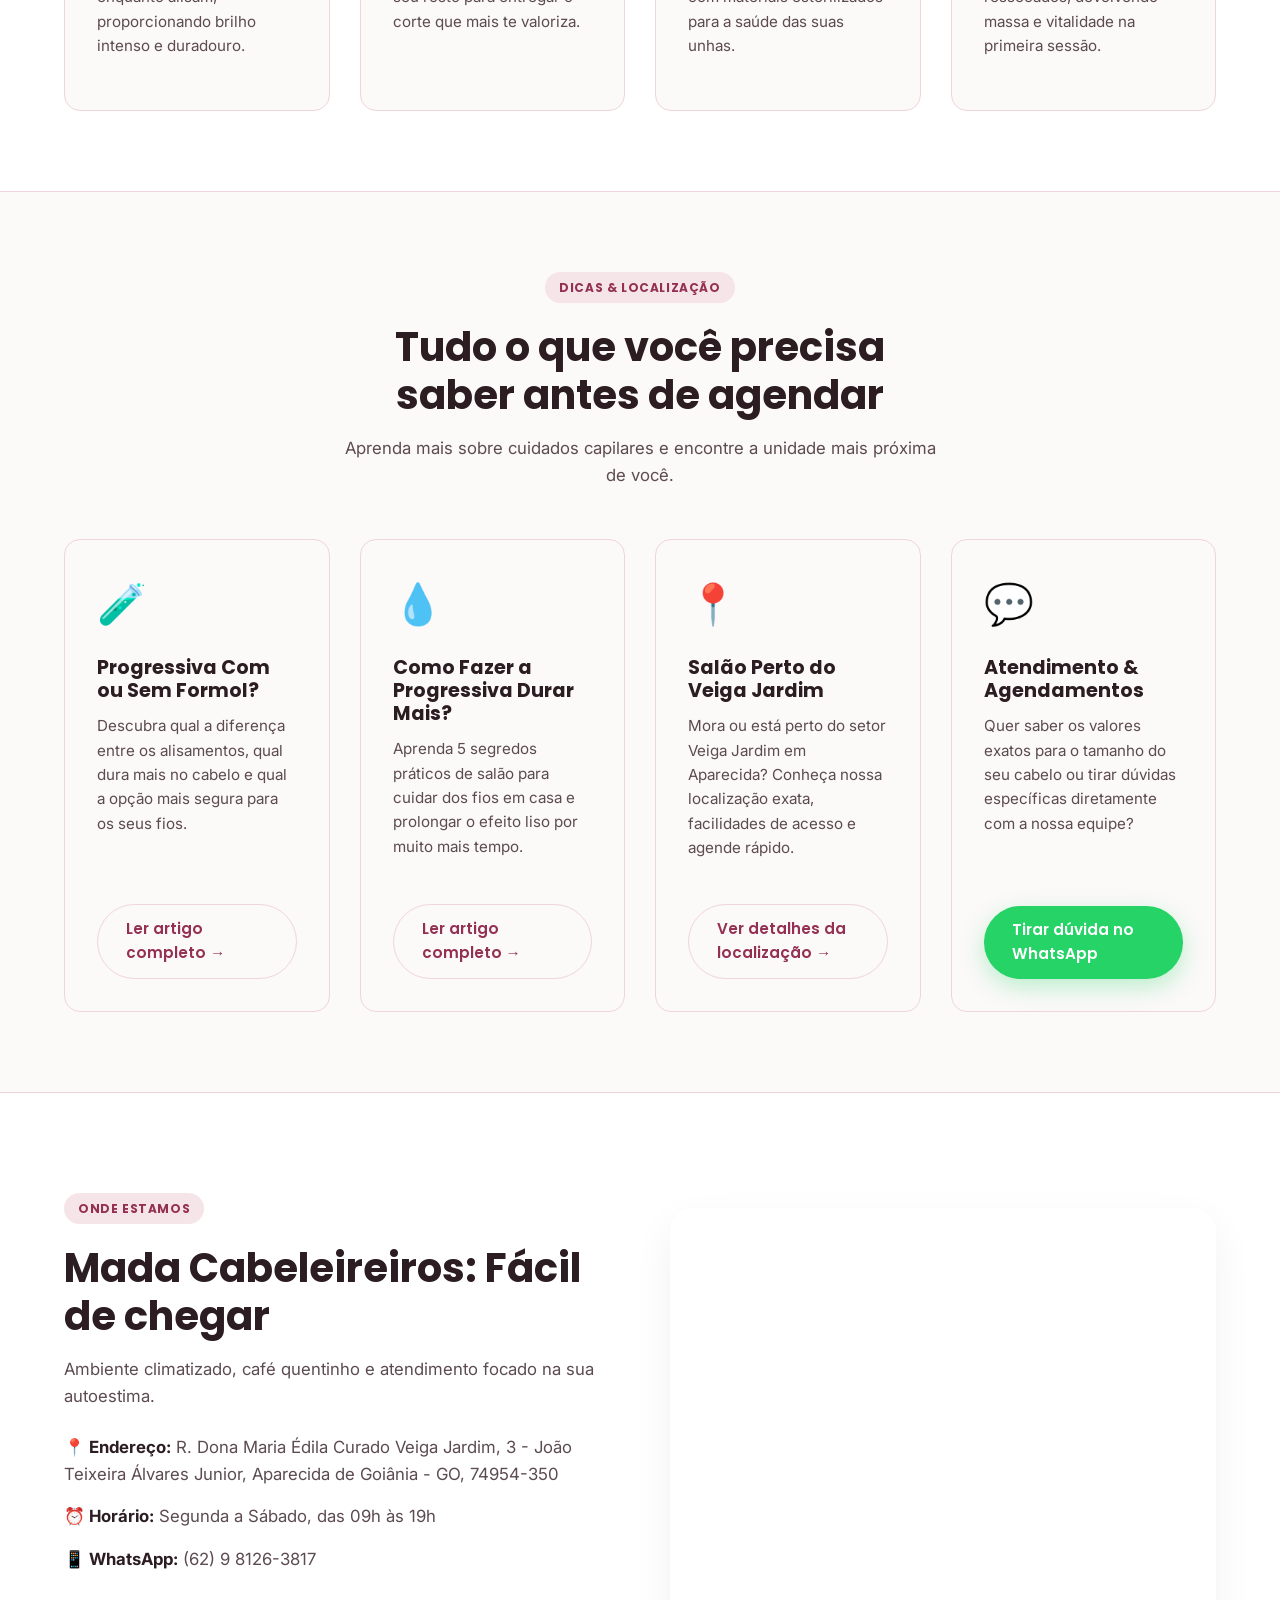
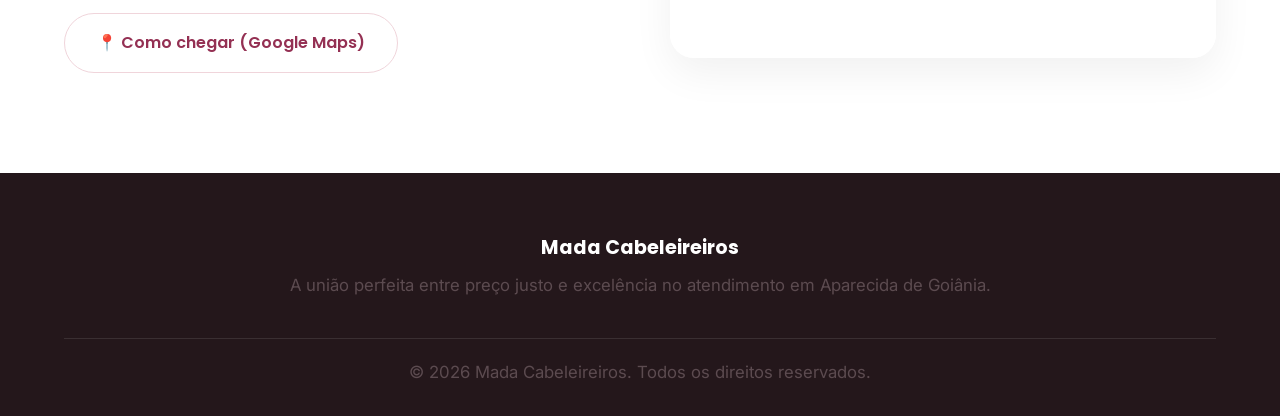
==== commit e91c3927: "Update index.html" ====
--- a/index.html
+++ b/index.html
@@ -28,26 +28,32 @@
   <link href="https://fonts.googleapis.com/css2?family=Inter:wght@400;500;600&family=Poppins:wght@500;600;700;800&display=swap" rel="stylesheet" />
 
   <link rel="stylesheet" href="style.css" />
-  <!-- Nome Oficial do Site para o Google (Site Name) -->
-  <link rel="icon" type="image/png" href="salao-aparecida-de-goiania-google.png" />
+
+  <!-- ===================== FAVICON OFICIAL GOOGLE SEARCH ===================== -->
+  <link rel="icon" type="image/png" sizes="500x500" href="https://madacabelos.github.io/salao/salao-aparecida-de-goiania-google.png" />
+  <link rel="shortcut icon" href="https://madacabelos.github.io/salao/salao-aparecida-de-goiania-google.png" />
+  <link rel="apple-touch-icon" href="https://madacabelos.github.io/salao/salao-aparecida-de-goiania-google.png" />
+
+  <!-- ===================== SCHEMA DO NOME DO SITE (SITE NAME) ===================== -->
   <script type="application/ld+json">
   {
     "@context": "https://schema.org",
     "@type": "WebSite",
+    "@id": "https://madacabelos.github.io/salao/#website",
     "name": "Mada Cabeleireiros",
-    "alternateName": ["Mada Cabeleireiros"],
+    "alternateName": ["Mada Cabeleireiros Aparecida"],
     "url": "https://madacabelos.github.io/salao/"
   }
   </script>
 
-  <!-- ===================== SCHEMAS ===================== -->
+  <!-- ===================== SCHEMAS DE NEGÓCIO E LOCALIZAÇÃO ===================== -->
   <script type="application/ld+json">
   {
     "@context": "https://schema.org",
     "@type": "HairSalon",
     "name": "Mada Cabeleireiros",
     "image": "https://images.unsplash.com/photo-1562322140-8baeececf3df?auto=format&fit=crop&w=600&q=80",
-    "@id": "https://madacabelos.github.io/salao",
+    "@id": "https://madacabelos.github.io/salao/#salao",
     "url": "https://madacabelos.github.io/salao/",
     "telephone": "+5562981263817",
     "priceRange": "$$",
@@ -111,7 +117,7 @@
   <header class="site-header">
     <div class="container header-container">
       <a href="index.html" class="logo" style="display: flex; align-items: center; gap: 10px;">
-        <img src="salao-aparecida-de-goiania-google.png" alt="Logo Mada Cabeleireiros" style="height: 45px; width: auto;" />
+        <img src="https://madacabelos.github.io/salao/salao-aparecida-de-goiania-google.png" alt="Logo Mada Cabeleireiros" style="height: 45px; width: auto;" />
         <span>Mada <span class="logo-highlight">Cabeleireiros</span></span>
       </a>
       <a href="https://wa.me/5562981263817?text=Olá!%20Encontrei%20vocês%20no%20Google.%20Quero%20agendar%20um%20horário." target="_blank" class="btn btn-whatsapp header-btn">
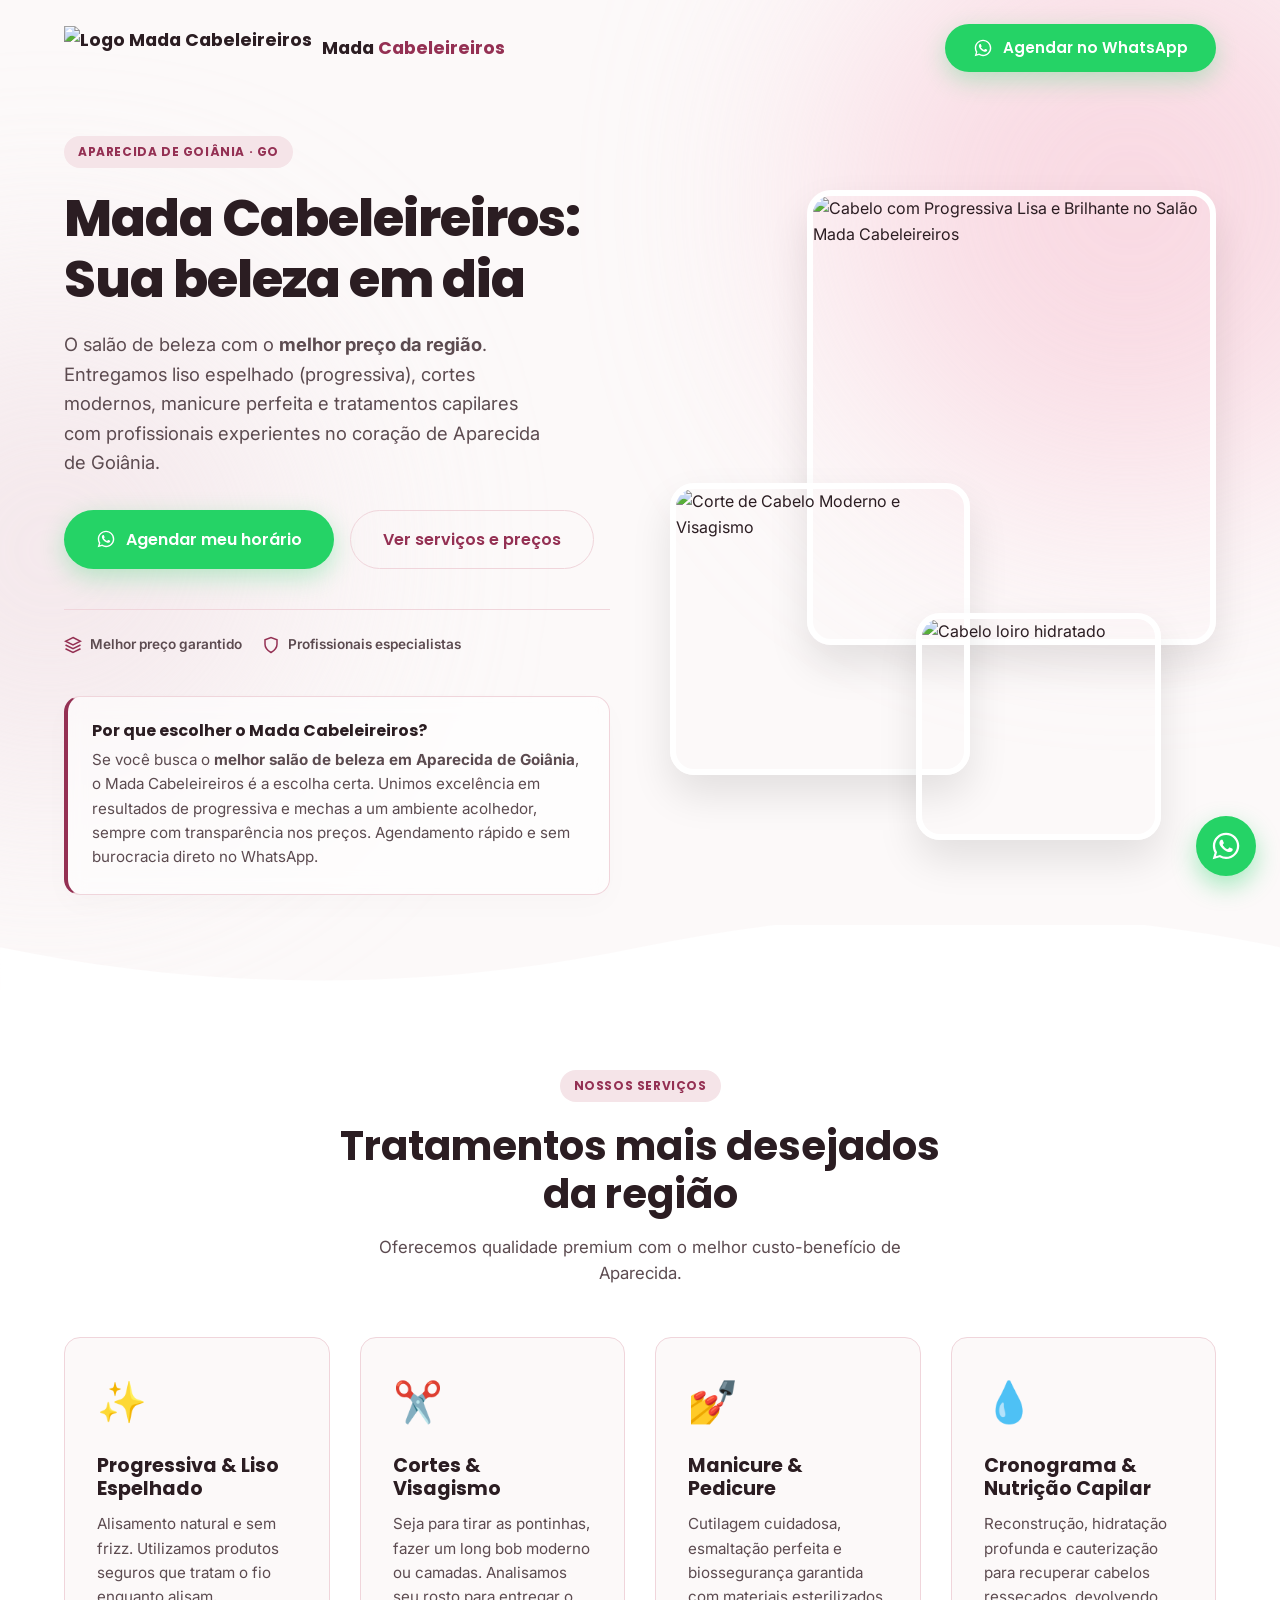
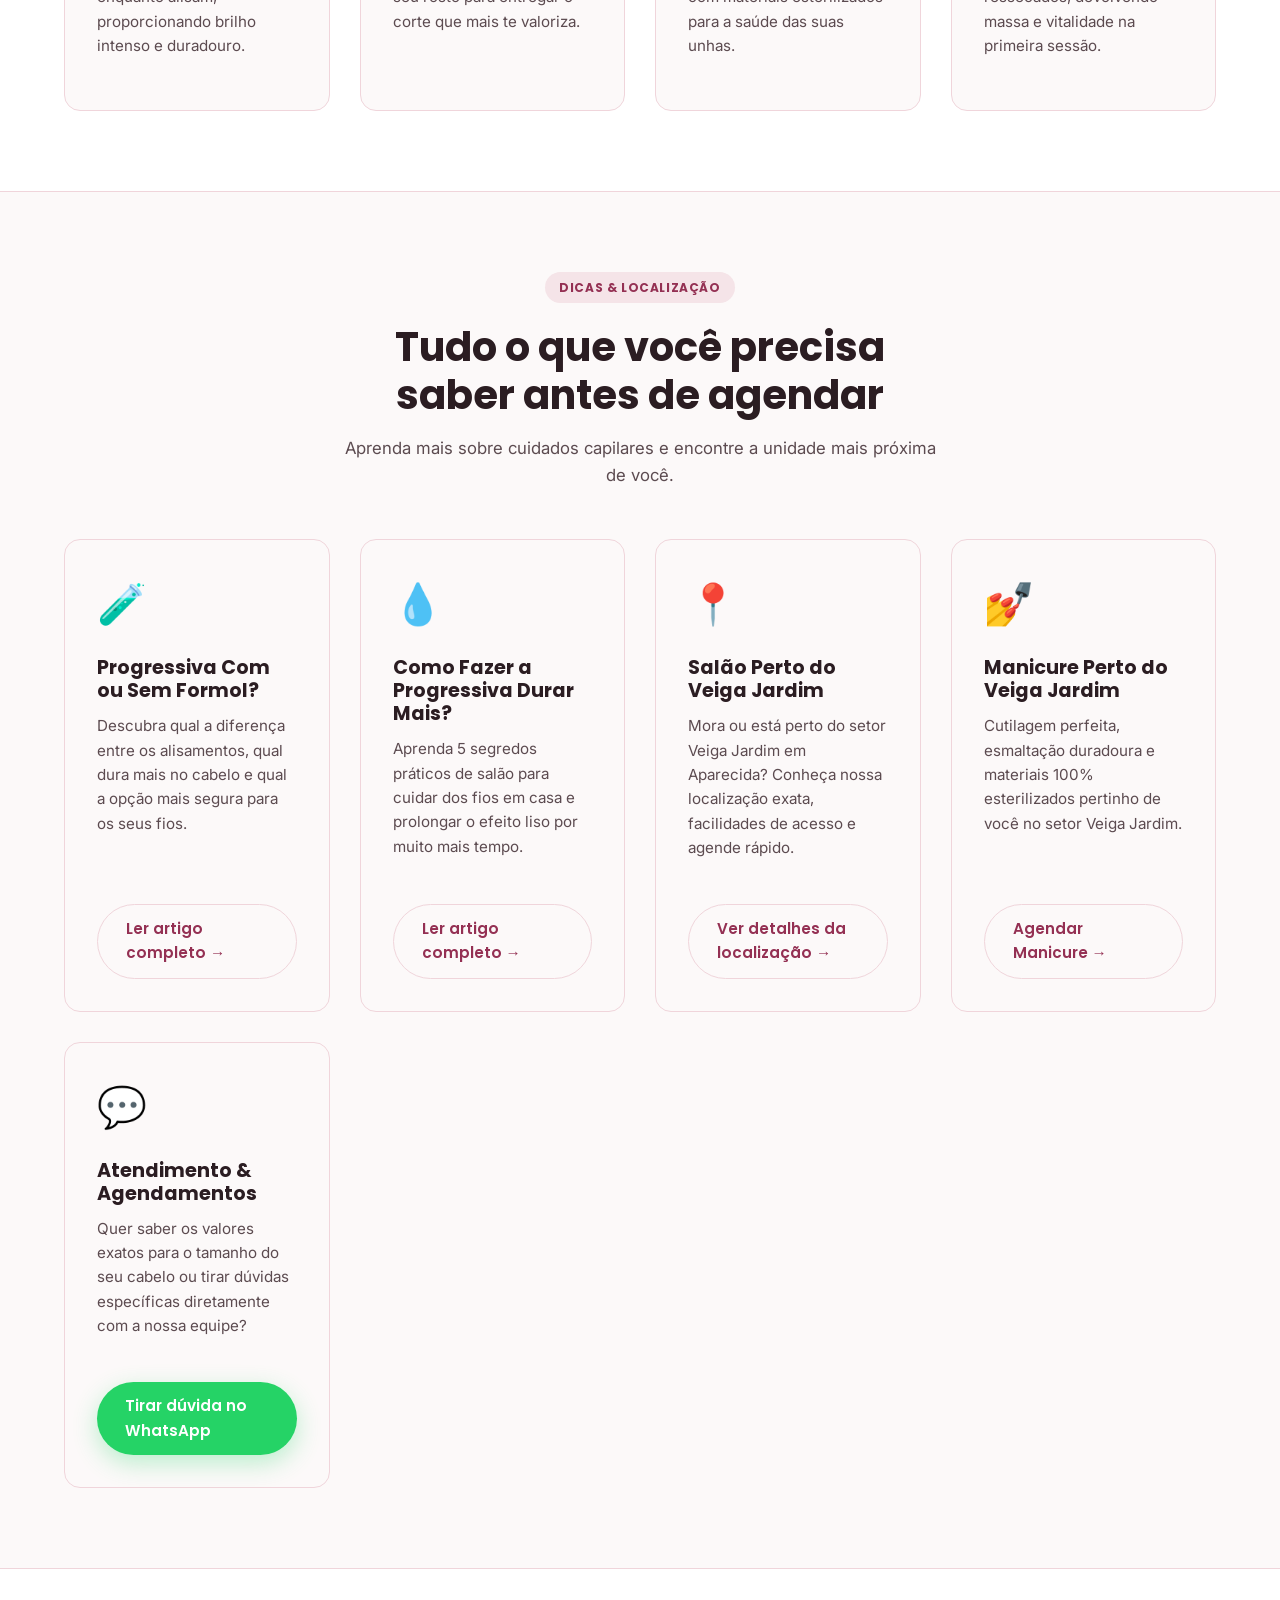
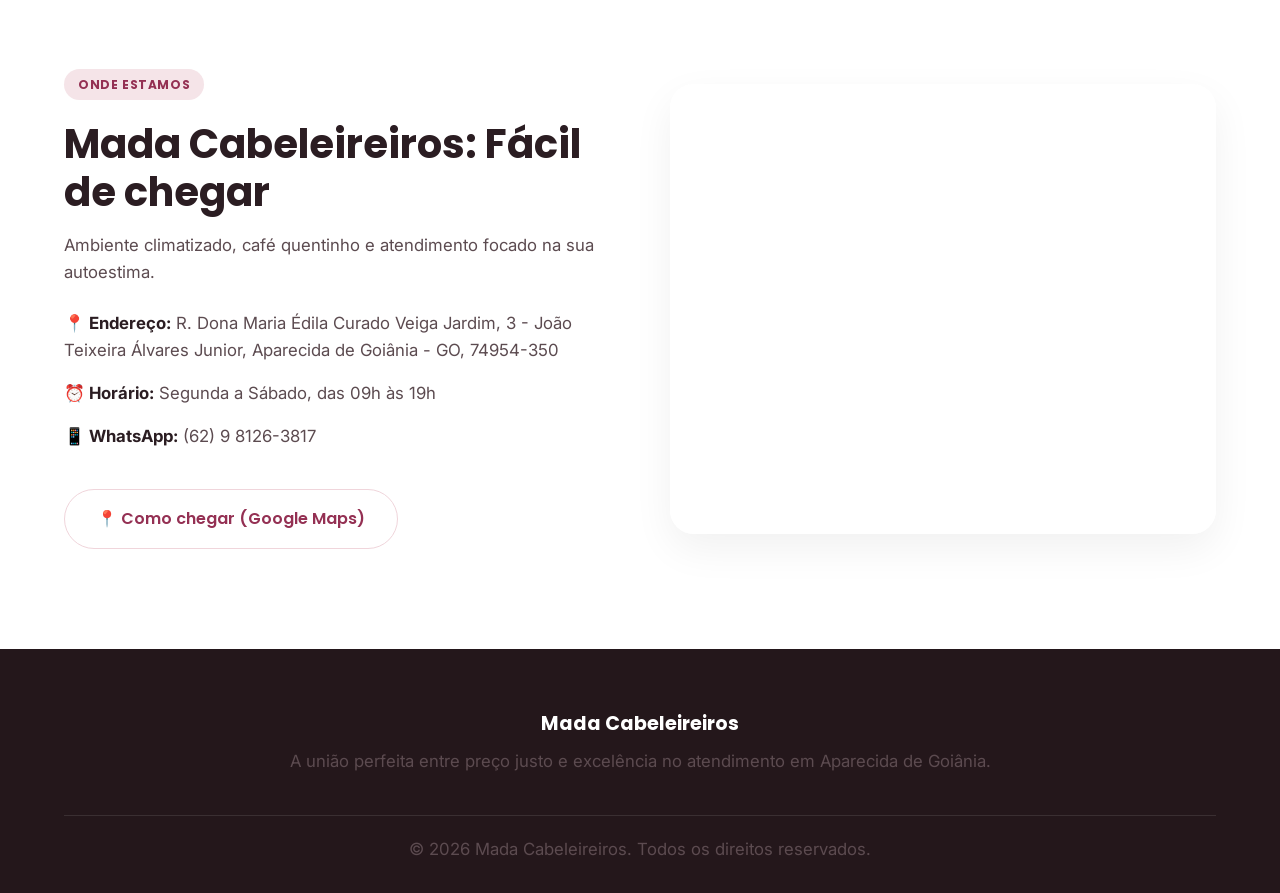
==== commit 8a5c857b: "Update index.html" ====
--- a/index.html
+++ b/index.html
@@ -251,7 +251,7 @@
             <a href="durabilidade-progressiva.html" class="btn btn-outline mt-4" style="width: 100%;">Ler artigo completo →</a>
           </div>
 
-          <!-- NOVO CARD: Atendimento Perto do Veiga Jardim (SEO Local) -->
+          <!-- CARD: Atendimento Perto do Veiga Jardim (SEO Local) -->
           <div class="service-card" style="display: flex; flex-direction: column; justify-content: space-between;">
             <div>
               <div class="card-icon">📍</div>
@@ -259,6 +259,16 @@
               <p>Mora ou está perto do setor Veiga Jardim em Aparecida? Conheça nossa localização exata, facilidades de acesso e agende rápido.</p>
             </div>
             <a href="salao-veiga-jardim.html" class="btn btn-outline mt-4" style="width: 100%;">Ver detalhes da localização →</a>
+          </div>
+
+          <!-- NOVO CARD: Manicure Perto do Veiga Jardim -->
+          <div class="service-card" style="display: flex; flex-direction: column; justify-content: space-between;">
+            <div>
+              <div class="card-icon">💅</div>
+              <h3>Manicure Perto do Veiga Jardim</h3>
+              <p>Cutilagem perfeita, esmaltação duradoura e materiais 100% esterilizados pertinho de você no setor Veiga Jardim.</p>
+            </div>
+            <a href="manicure-veiga-jardim.html" class="btn btn-outline mt-4" style="width: 100%;">Agendar Manicure →</a>
           </div>
 
           <!-- Card de Contato Direto -->
